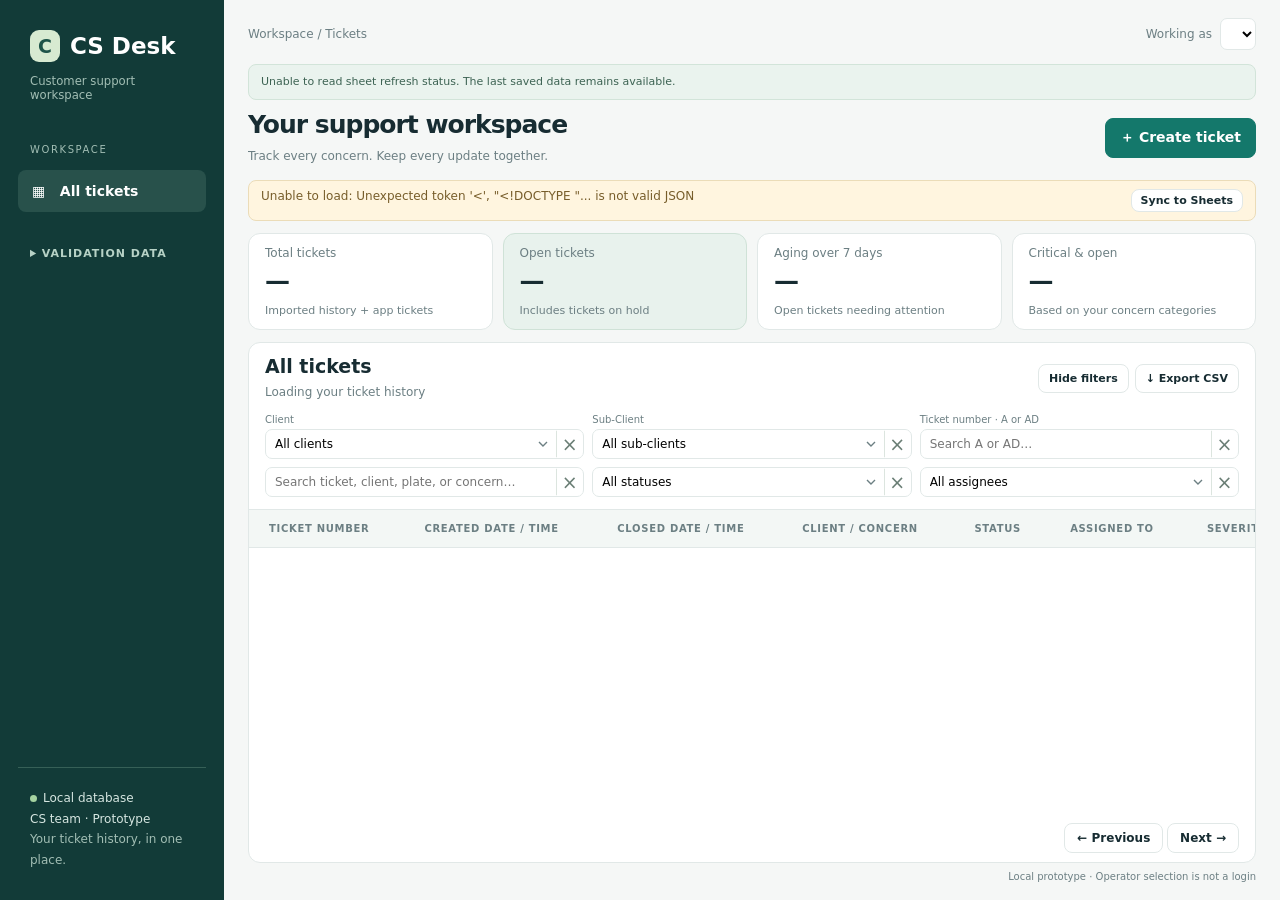
==== index.html @ 124b9f3c "Add PostgreSQL ticket app with verified staff sign-in and free Render deployment" ====
<!doctype html><html lang="en"><head><meta charset="utf-8"><meta name="viewport" content="width=device-width, initial-scale=1"><title>CS Desk · Ticket workspace</title>
<style>
:root{--ink:#172c32;--muted:#6c7f83;--line:#e1e8e7;--accent:#14786b;--pale:#edf5f2;--bg:#f5f7f6}*{box-sizing:border-box}body{margin:0;background:var(--bg);color:var(--ink);font:14px system-ui,-apple-system,Segoe UI,sans-serif}button,input,select,textarea{font:inherit}button,a,input,select,textarea{outline-offset:3px}button{cursor:pointer;border:1px solid var(--line);background:white;color:var(--ink);border-radius:8px;padding:10px 14px;font-weight:600}button:hover{background:#eef4f2}button:disabled{opacity:.5;cursor:default}.primary{background:var(--accent);color:white;border-color:var(--accent)}.primary:hover{background:#0c6156}.shell{display:grid;grid-template-columns:224px 1fr;min-height:100vh}.sidebar{padding:30px 18px;background:#123b38;color:#d6e6e1;display:flex;flex-direction:column;position:sticky;top:0;height:100vh}.brand{display:flex;align-items:center;gap:10px;font-size:23px;font-weight:750;color:white;padding:0 12px}.mark{background:#d7ead1;color:#1e5449;border-radius:9px;padding:5px 8px;font-size:19px}.sidebar small{display:block;margin:12px 12px 42px;color:#a2beb4}.navlabel{font-size:10px;letter-spacing:1.6px;margin:0 12px 12px;color:#a2beb4}.nav{border:0;background:none;color:#d6e6e1;text-align:left;margin:3px 0;padding:13px 14px;display:flex;gap:12px}.nav.active,.nav:hover{background:#28514b;color:white}.sidefoot{margin-top:auto;font-size:12px;line-height:1.7;border-top:1px solid #366057;padding:20px 12px 0}.dot{display:inline-block;width:7px;height:7px;background:#a5d3a1;border-radius:100%;margin-right:6px}main{padding:28px 40px;min-width:0;max-width:1800px}.topline{display:flex;justify-content:space-between;align-items:center;color:var(--muted);font-size:12px;margin-bottom:36px}.operator{display:flex;gap:8px;align-items:center}.operator select{max-width:190px;padding:7px;background:white;border:1px solid var(--line);border-radius:7px}.heading{display:flex;justify-content:space-between;gap:20px;align-items:center;margin-bottom:26px}h1{font-size:30px;letter-spacing:-1px;margin:0 0 8px;font-weight:700}p{color:var(--muted);line-height:1.6;margin:0}h2{font-size:19px;margin:0}.cards{display:grid;grid-template-columns:repeat(4,1fr);gap:16px;margin-bottom:26px}.card{border:1px solid var(--line);border-radius:12px;background:white;padding:20px}.card .label{font-size:12px;color:var(--muted)}.card strong{display:block;font-size:32px;letter-spacing:-1px;margin:12px 0 6px}.card small{color:var(--muted);font-size:11px}.card.emphasis{background:#e8f2ed;border-color:#cfe2d7}.panel{border:1px solid var(--line);border-radius:12px;background:white;overflow:hidden}.panelhead{padding:22px 24px 0;display:flex;justify-content:space-between;align-items:center}.panelhead p{font-size:12px;margin-top:6px}.filters{padding:20px 24px;display:flex;gap:10px}.filters input{flex:1;min-width:140px}.filters input,.filters select{padding:10px 12px;border:1px solid var(--line);border-radius:7px;background:#fff}.filters select{max-width:220px}.tablewrap{overflow:auto}table{border-collapse:collapse;width:100%;font-size:12px;white-space:nowrap}th{text-align:left;background:#f8faf9;color:var(--muted);font-size:10px;letter-spacing:.7px;text-transform:uppercase;padding:13px 20px;border-block:1px solid var(--line)}td{padding:15px 20px;border-bottom:1px solid #edf1ef;max-width:290px}td .secondary{display:block;color:var(--muted);font-size:11px;margin-top:5px;overflow:hidden;text-overflow:ellipsis;max-width:250px}td.client{white-space:normal;min-width:190px}.ticketlink{padding:0;border:0;background:none;color:var(--accent);font-size:12px}.pill{display:inline-block;padding:5px 8px;font-size:10px;border-radius:5px;background:#eef2f0;color:#526b60}.pill.open{background:#fff1d8;color:#8c6318}.pill.closed{background:#e7f2ed;color:#226c51}.pill.critical{background:#fce7e3;color:#a5473d}.aging{font-variant-numeric:tabular-nums}.aging.late{color:#b65c3e;font-weight:650}.pagination{padding:16px 24px;display:flex;align-items:center;justify-content:space-between;color:var(--muted);font-size:12px}.pagination button{font-size:12px;padding:7px 12px}.bottomnote{display:flex;justify-content:space-between;gap:20px;font-size:11px;color:var(--muted);margin-top:18px}.banner{background:#fff5df;border:1px solid #ebdcb8;padding:12px 16px;border-radius:8px;margin-bottom:22px;font-size:12px;color:#775d2a;display:flex;justify-content:space-between;gap:12px}.banner a{color:inherit}dialog{border:1px solid var(--line);border-radius:14px;padding:0;width:min(780px,94vw);max-height:92vh;color:var(--ink);box-shadow:0 25px 90px #173e3b33}dialog::backdrop{background:#102e3666;backdrop-filter:blur(2px)}.modalhead{padding:22px 28px;border-bottom:1px solid var(--line);display:flex;justify-content:space-between;align-items:center}.modalbody{padding:24px 28px}.modalhead button{border:0;padding:4px 8px;font-size:22px}.formgrid{display:grid;grid-template-columns:1fr 1fr;gap:18px}.full{grid-column:1/-1}label.field{display:flex;flex-direction:column;gap:7px;font-size:12px;font-weight:600}.field input,.field select,.field textarea{padding:11px;border:1px solid #cfdbd5;border-radius:7px;width:100%;background:white}.field textarea{resize:vertical;min-height:95px}.derived{padding:13px 15px;border-radius:8px;background:var(--pale);color:#42665a;font-size:12px;line-height:1.7}.actions{display:flex;justify-content:flex-end;gap:8px;margin-top:22px}.error{color:#b64231;font-size:12px;margin-top:12px}.detailgrid{display:grid;grid-template-columns:1fr 1fr;gap:18px;margin:20px 0}.detailgrid span{display:block;font-size:11px;color:var(--muted);margin-bottom:4px}.description{white-space:pre-wrap;line-height:1.6;background:#f6f8f7;padding:16px;border-radius:8px;font-size:13px}.timeline{margin-top:22px;border-top:1px solid var(--line);padding-top:20px}.event{border-left:2px solid #dae8df;padding:0 0 18px 15px;margin-top:10px}.event small{color:var(--muted);font-size:11px}.event div{margin-top:6px;white-space:pre-wrap;font-size:13px}.toast{position:fixed;bottom:25px;right:25px;background:#183f38;color:white;padding:14px 22px;border-radius:9px;z-index:20;display:none;max-width:420px}.empty{text-align:center;padding:45px;color:var(--muted)}@media(max-width:1050px){.shell{grid-template-columns:180px 1fr}main{padding:24px}.cards{gap:10px}.filters{flex-wrap:wrap}.sidebar{padding:25px 12px}}@media(max-width:700px){.shell{display:block}.sidebar{height:auto;position:static;padding:16px;display:flex;flex-direction:row;gap:8px;align-items:center;flex-wrap:wrap}.sidebar small,.navlabel,.sidefoot{display:none}.brand{font-size:18px;margin-right:auto}.nav{font-size:11px;padding:8px}.cards{grid-template-columns:1fr 1fr}main{padding:20px 14px}.topline{margin-bottom:24px}.heading{align-items:flex-start}h1{font-size:26px}.bottomnote{display:block}.formgrid{grid-template-columns:1fr}.full{grid-column:auto}.operator select{max-width:120px}}
</style><link rel="stylesheet" href="/validation.css"></head><body>
<div class="shell"><aside class="sidebar"><div class="brand"><span class="mark">C</span>CS Desk</div><small>Customer support workspace</small><div class="navlabel">WORKSPACE</div><button class="nav active" data-view="all">▦ &nbsp; All tickets</button><details class="validation-menu"><summary>VALIDATION DATA</summary><div class="validation-links"><button class="nav validationnav" data-tab="cs">CS Data Validation</button><button class="nav validationnav" data-tab="concerns">Concern Category VALIDATION</button></div></details><div class="sidefoot"><span class="dot"></span>Local database<br>CS team · Prototype<br><span style="color:#a2beb4">Your ticket history, in one place.</span></div></aside>
<main><div class="topline"><span id="breadcrumb">Workspace / Tickets</span><div class="operator"><label for="actor">Working as</label><select id="actor" aria-label="CS operator"></select></div></div>
<div class="lookup-hint" id="incoming-status" role="status">Checking Google Sheets refresh status…</div><button id="review-conflicts" hidden style="margin-bottom:18px">Review sheet conflicts</button><div id="ticket-workspace"><div class="heading"><div><h1>Your support workspace</h1><p>Track every concern. Keep every update together.</p></div><button class="primary" id="new">＋ Create ticket</button></div>
<div class="banner"><span id="syncstatus">Loading database…</span><button id="sync" style="font-size:11px;padding:4px 9px">Sync to Sheets</button></div>
<section class="cards" aria-label="Ticket overview"><div class="card"><div class="label">Total tickets</div><strong id="total">—</strong><small>Imported history + app tickets</small></div><div class="card emphasis"><div class="label">Open tickets</div><strong id="open">—</strong><small>Includes tickets on hold</small></div><div class="card"><div class="label">Aging over 7 days</div><strong id="aged">—</strong><small>Open tickets needing attention</small></div><div class="card"><div class="label">Critical & open</div><strong id="critical">—</strong><small>Based on your concern categories</small></div></section>
<section class="panel"><div class="panelhead"><div><h2 id="viewtitle">All tickets</h2><p id="resultcount">Loading your ticket history</p></div><div class="table-actions"><button id="toggle-ticket-filters" aria-expanded="true" aria-controls="ticket-filters">Hide filters</button><button id="export">↓ Export CSV</button></div></div><div class="filters filterbar" id="ticket-filters"><label>Client<select id="ticket-client" aria-label="Filter tickets by Client"><option value="">All clients</option></select></label><label>Sub-Client<select id="ticket-subclient" aria-label="Filter tickets by Sub-Client"><option value="">All sub-clients</option></select></label><label>Ticket number · A or AD<input id="ticket-number" aria-label="Ticket number A or AD" placeholder="Search A or AD…"></label><input id="search" placeholder="Search ticket, client, plate, or concern…" aria-label="Search tickets"><select id="status" aria-label="Filter by status"><option value="">All statuses</option></select><select id="owner" aria-label="Filter by assignee"><option value="">All assignees</option></select></div><div class="tablewrap" id="ticket-tablewrap" tabindex="0" role="region" aria-label="Scrollable tickets table"><table><thead><tr><th>Ticket number</th><th>Created date / time</th><th>Closed date / time</th><th>Client / Concern</th><th>Status</th><th>Assigned to</th><th>Severity</th><th>Age</th></tr></thead><tbody id="rows"></tbody></table></div><div class="pagination"><span id="pageinfo"></span><div><button id="prev">← Previous</button> <button id="next">Next →</button></div></div></section><div class="bottomnote"><span id="importinfo"></span><span>Local prototype · Operator selection is not a login</span></div></div><section id="validation-workspace" hidden>
<div class="heading"><div><h1 id="validation-title">CS Data Validation</h1><p id="validation-subtitle"></p></div><button class="primary" id="lookup-add">+ Add record</button></div>
<details class="validation-notes"><summary>Lookup rules and data-quality notes</summary><div class="lookup-hint" id="lookup-help"></div><div class="lookup-hint lookup-warning" id="lookup-warning" hidden></div></details>
<div class="lookup-tabs" id="lookup-tabs"><button data-kind="clients" class="active">Clients</button><button data-kind="categories">Concern mappings</button><button data-kind="staff">Assignees & departments</button><button data-kind="statuses">Statuses</button></div>
<section class="panel"><div class="panelhead"><div><h2 id="lookup-listtitle"></h2><p id="lookup-count"></p></div><button id="toggle-lookup-filters" aria-expanded="true" aria-controls="lookup-filters">Hide filters</button></div><div class="filters lookup-tools filterbar" id="lookup-filters"><label class="client-only-filter">Client<select id="lookup-client" aria-label="Filter Clients table by Client"><option value="">All clients</option></select></label><label class="client-only-filter">Sub-Client<select id="lookup-subclient" aria-label="Filter Clients table by Sub-Client"><option value="">All sub-clients</option></select></label><label class="client-only-filter">Ticket number · A or AD<input id="lookup-ticket" aria-label="Filter Clients table by ticket A or AD" placeholder="Find client by ticket…"></label><input id="lookup-search" placeholder="Search validation records…" aria-label="Search validation records"><select id="lookup-select" aria-label="Other validation lists"><option value="">Other lists…</option><option value="sources">Ticket sources</option><option value="directions">Inbound / Outbound</option><option value="severities">Severity options</option><option value="clientCategories">Client categories</option><option value="sla">SLA labels</option><option value="alerts">Alert levels</option><option value="actions">Follow-up actions</option><option value="designations">Designations</option></select></div><div class="tablewrap" id="lookup-tablewrap" tabindex="0" role="region" aria-label="Scrollable Clients table"><table class="lookup-table"><thead id="lookup-head"></thead><tbody id="lookup-rows"></tbody></table></div><div class="pagination" id="lookup-pages"><span id="lookup-pageinfo"></span><div><button id="lookup-prev">← Previous</button> <button id="lookup-next">Next →</button></div></div></section>
<div class="lookup-grid" id="lookup-groups" style="margin-top:18px" hidden></div><p class="lookup-legend">Imported from your workbook · Editable app database · Original Google Sheets validation tabs are unchanged</p>
</section></main></div>
<dialog id="create"><div class="modalhead"><div><h2>Create a ticket</h2><p style="font-size:12px;margin-top:5px">Client and concern details fill automatically.</p></div><button type="button" data-close="create" aria-label="Close">×</button></div><form id="createform" class="modalbody"><div class="formgrid"><label class="field full">Client<input name="client" list="clients" placeholder="Start typing a client name" required autocomplete="off"></label><datalist id="clients"></datalist><label class="field full">Concern group · optional filter<select name="group"><option value="">All concern groups</option></select></label><label class="field full">Detailed concern<select name="category" required></select></label><div class="derived full" id="autofill">Select a client and concern to see their linked details.</div><details class="auto-details" open><summary>Filled automatically from validation data</summary><div class="auto-fields"><label>D · Sub-Client<input id="auto-subClient" readonly aria-label="D · Sub-Client" placeholder="Filled automatically"></label><label>E · Client Category<input id="auto-clientCategory" readonly aria-label="E · Client Category" placeholder="Filled automatically"></label><label>Z · Client Code<input id="auto-clientCode" readonly aria-label="Z · Client Code" placeholder="Filled automatically"></label><label>J · Concern Category<input id="auto-concern" readonly aria-label="J · Concern Category" placeholder="Filled automatically"></label><label>V · Severity<input id="auto-severity" readonly aria-label="V · Severity" placeholder="Filled automatically"></label><label>X · General Concerns<input id="auto-general" readonly aria-label="X · General Concerns" placeholder="Filled automatically"></label><label>Y · Detailed Concern<input id="auto-detailedConcern" readonly aria-label="Y · Detailed Concern" placeholder="Filled automatically"></label><label>R · Concern Department<input id="auto-department" readonly aria-label="R · Concern Department" placeholder="Filled automatically"></label><label>AK · Mother/Hauler from Masterlist<input id="auto-masterParent" readonly aria-label="AK · Mother/Hauler from Masterlist" placeholder="Filled automatically"></label><label>AM · Key Account<input id="auto-keyAccount" readonly aria-label="AM · Key Account" placeholder="Filled automatically"></label></div></details><label class="field">Ticket source<select name="source" required></select></label><label class="field">Direction<select name="direction" required></select></label><label class="field">Assign to<select name="assigned" required></select></label><label class="field">Plate number <span style="font-weight:400">Optional</span><input name="plate" maxlength="100"></label><label class="field full">Concern details<textarea name="details" placeholder="Describe the concern and what the client needs…" maxlength="10000" required></textarea></label><label class="field full">Parent ticket ID · optional<input name="parentTicket" placeholder="Link an existing ticket"></label></div><div class="error" id="createerror" role="alert"></div><div class="actions"><button type="button" data-close="create">Cancel</button><button class="primary" type="submit">Create ticket</button></div></form></dialog>
<dialog id="detail"><div class="modalhead"><div><h2 id="detailid"></h2><p id="detailclient" style="font-size:12px;margin-top:5px"></p></div><button data-close="detail" aria-label="Close">×</button></div><div class="modalbody" id="detailbody"></div></dialog><div class="toast" id="toast" role="status"></div>
<dialog id="conflict-dialog"><div class="modalhead"><h2>Google Sheets conflicts</h2><button data-close="conflict-dialog" aria-label="Close conflicts">×</button></div><div class="modalbody"><p class="lookup-formnote">Both the sheet and app changed these fields. Choose the value to keep in the app. This does not overwrite the original Google Sheet.</p><div id="conflict-list"></div><div id="conflict-error" class="error"></div></div></dialog><dialog id="lookup-editor"><div class="modalhead"><h2 id="lookup-edit-title"></h2><button data-close="lookup-editor" aria-label="Close validation editor">×</button></div><form id="lookup-edit-form" class="modalbody"><p id="lookup-edit-note" class="lookup-formnote"></p><div class="formgrid" id="lookup-fields"></div><div class="error" id="lookup-edit-error" role="alert"></div><div class="actions"><button type="button" data-close="lookup-editor">Cancel</button><button id="lookup-save" class="primary" type="submit">Save validation</button></div><div class="lookup-history" id="lookup-history"></div></form></dialog><script>
const $=id=>document.getElementById(id);let config,view='all',page=1,current,count=0,request=0,timer,syncing=false;
const esc=s=>String(s??'').replace(/[&<>"']/g,c=>({'&':'&amp;','<':'&lt;','>':'&gt;','"':'&quot;',"'":'&#39;'}[c]));
const options=(values,placeholder)=>`${placeholder?`<option value="">${esc(placeholder)}</option>`:''}`+values.map(v=>`<option value="${esc(v)}">${esc(v)}</option>`).join('');
const staff=()=>[...new Set(config.staff.map(s=>s.name))];
async function api(path,body){const res=await fetch(path,body?{method:'POST',headers:{'Content-Type':'application/json','X-CS-Token':config.token},body:JSON.stringify(body)}:{});const result=await res.json();if(res.status===401){location.replace('/');throw Error('Please sign in again.');}if(!res.ok)throw Error(result.error||'Request failed');return result;}
function toast(text){$('toast').textContent=text;$('toast').style.display='block';setTimeout(()=>$('toast').style.display='none',4500);}
async function refresh(){const sequence=++request;const q=new URLSearchParams({q:$('search').value,status:$('status').value,owner:$('owner').value,client:$('ticket-client').value,subclient:$('ticket-subclient').value,ticket:$('ticket-number').value,view,page});try{const data=await api('/api/tickets?'+q);if(sequence!==request)return;count=data.count;fillFilterOptions('ticket-client',data.filterOptions.clients,'All clients');fillFilterOptions('ticket-subclient',data.filterOptions.subclients,'All sub-clients');for(const k of ['total','open','aged','critical'])$(k).textContent=data.stats[k].toLocaleString();$('resultcount').textContent=`${count.toLocaleString()} tickets in this view`;$('syncstatus').textContent=config.syncConfigured?`${data.stats.queued.toLocaleString()} records awaiting Google Sheets sync. Database saves are immediate.`:'Saved in the local database · Google Sheets sync needs setup';$('sync').disabled=!config.syncConfigured||syncing;$('pageinfo').textContent=count?`${(page-1)*40+1}–${Math.min(page*40,count)} of ${count.toLocaleString()}`:'No matching tickets';$('prev').disabled=page===1;$('next').disabled=page*40>=count;$('rows').innerHTML=data.tickets.map(t=>`<tr><td><button class="ticketlink" data-id="${esc(t.id)}">${esc(t.id)}</button></td><td class="timestamp-cell">${ticketTimestamp(t.opened,t.openTime)}</td><td class="timestamp-cell">${ticketTimestamp(t.closed,t.closeTime)}</td><td class="client">${esc(t.client)}<span class="secondary" title="${esc(t.category)}">${esc(t.category)}</span></td><td><span class="pill ${t.ticketStatus==='Closed'?'closed':'open'}">${esc(t.status||'Unspecified')}</span></td><td>${esc(t.assigned||'Unassigned')}<span class="secondary">${esc(t.department)}</span></td><td><span class="pill ${t.severity==='Critical'?'critical':''}">${esc(t.severity||'—')}</span></td><td class="aging ${t.ticketStatus!=='Closed'&&t.aging>7?'late':''}">${t.aging===null?'—':esc(t.aging)+'d'}</td></tr>`).join('')||'<tr><td class="empty" colspan="8">No matching tickets. Try a different search or filter.</td></tr>';}catch(e){toast(e.message);}}
function fillAuto(){const f=$('createform'),client=lookupFind(config.clients,f.elements.client.value),cat=lookupFind(config.categories,f.elements.category.value),person=lookupFind(config.staff,f.elements.assigned.value);const values={subClient:client?.parent,clientCategory:client?.category,clientCode:client?.code,keyAccount:client?.keyAccount,masterParent:client?.masterParent,concern:cat?.concern,severity:cat?.severity,general:cat?.general,detailedConcern:cat?.detail,department:person?.department};for(const [key,value] of Object.entries(values))$('auto-'+key).value=value||'';$('autofill').textContent=client?'Client matched. D, E and Z are filled from CS Data Validation.':'Choose an existing client to fill D, E and Z automatically.';const duplicate=config.clients.filter(c=>lookupNorm(c.name)===lookupNorm(f.elements.client.value)).length;if(duplicate>1)$('autofill').textContent+=' Multiple source rows use this name; the first matching row is used.';}
async function openTicket(id){try{current=await api('/api/ticket?'+new URLSearchParams({id}));const t=current;$('detailid').textContent=t.id;$('detailclient').textContent=t.client+' · '+(t.clientCategory||'');$('detailbody').innerHTML=`<div class="derived">${t.synced?'Synced to Google Sheets':'Saved locally · awaiting Google Sheets sync'} · Version ${t.version}</div><div class="detailgrid">${[['Sub-Client (D)',t.subClient],['Client Category (E)',t.clientCategory],['Client Code (Z)',t.clientCode],['Concern Category (J)',t.concern],['General Concerns (X)',t.general],['Detailed Concern (Y)',t.detailedConcern],['Concern Department (R)',t.department],['Key Account (AM)',t.keyAccount],['Detailed concern',t.category],['Severity',t.severity],['Opened',t.opened+' '+t.openTime],['Closed',t.closed?(t.closed+' '+(t.closeTime||'(time not recorded)')):'Still open'],['Source',t.source],['Plate number',t.plate||'—'],['CS owner',t.cs],['Age',t.aging===null?'Unknown':t.aging+' days']].map(([k,v])=>`<div><span>${esc(k)}</span>${esc(v)}</div>`).join('')}</div><div class="description">${esc(t.details||'No details recorded.')}</div><form id="updateform" style="margin-top:22px"><div class="formgrid"><label class="field">Status<select name="status">${options(config.statuses)}</select></label><label class="field">Assigned to<select name="assigned">${options([...new Set([...staff(),t.assigned].filter(Boolean))])}</select></label><label class="field full">Add an update<textarea name="note" maxlength="10000" placeholder="Record progress, actions taken, or the resolution…"></textarea></label></div><div class="error" id="updateerror" role="alert"></div><div class="actions"><button class="primary" type="submit">Save update</button></div></form><div class="timeline"><h2>Activity</h2>${t.events.map(e=>`<div class="event"><small>${esc(e.actor)} · ${esc(new Date(e.at).toLocaleString())} · ${esc(e.kind)}</small><div>${esc(e.body)}</div></div>`).join('')}${t.latestNotes&&!t.events.some(e=>e.kind==='note'||e.kind==='imported note')?`<div class="event"><small>Latest note imported from Google Sheets</small><div>${esc(t.latestNotes)}</div></div>`:''}<div class="event"><small>Imported ticket context</small><div>${t.sourceRow?'Original sheet row '+esc(t.sourceRow):'Created in this app'}. Earlier note history is unavailable from the original latest-note field.</div></div></div>`;const form=$('updateform');form.elements.status.value=t.status;form.elements.assigned.value=t.assigned;form.onsubmit=async e=>{e.preventDefault();const button=form.querySelector('button');button.disabled=true;try{await api('/api/ticket',{...Object.fromEntries(new FormData(form)),id:t.id,version:t.version,actor:$('actor').value});toast('Update saved to database');await openTicket(t.id);refresh();}catch(error){$('updateerror').textContent=error.message;}finally{button.disabled=false;}};if(!$('detail').open)$('detail').showModal();}catch(e){toast(e.message);}}
document.addEventListener('click',e=>{const close=e.target.closest('[data-close]');if(close)$(close.dataset.close).close();const ticket=e.target.closest('[data-id]');if(ticket)openTicket(ticket.dataset.id);const nav=e.target.closest('[data-view]');if(nav){showWorkspace('tickets');view=nav.dataset.view;page=1;document.querySelectorAll('.nav').forEach(n=>n.classList.toggle('active',n===nav));$('viewtitle').textContent={all:'All tickets',open:'Open tickets',aged:'Aging over 7 days'}[view];refresh();}});
$('new').onclick=()=>{$('createform').reset();$('createerror').textContent='';fillAuto();$('create').showModal();};$('createform').addEventListener('input',fillAuto);$('createform').addEventListener('change',fillAuto);
$('createform').onsubmit=async e=>{e.preventDefault();const button=e.target.querySelector('[type=submit]');button.disabled=true;try{const t=await api('/api/ticket',{...Object.fromEntries(new FormData(e.target)),actor:$('actor').value});$('create').close();toast('Ticket created and saved to database');page=1;await refresh();openTicket(t.id);}catch(error){$('createerror').textContent=error.message;}finally{button.disabled=false;}};
$('search').oninput=()=>{clearTimeout(timer);timer=setTimeout(()=>{page=1;refresh();},250);};for(const id of ['status','owner'])$(id).onchange=()=>{page=1;refresh();};$('prev').onclick=()=>{page--;refresh();};$('next').onclick=()=>{page++;refresh();};$('actor').onchange=()=>localStorage.setItem('cs-operator',$('actor').value);
$('export').onclick=async()=>{try{const res=await fetch('/api/export');if(!res.ok)throw Error('Export failed');const url=URL.createObjectURL(await res.blob());const a=document.createElement('a');a.href=url;a.download='cs-tickets.csv';a.click();setTimeout(()=>URL.revokeObjectURL(url),1000);}catch(e){toast(e.message);}};
$('sync').onclick=async()=>{syncing=true;$('sync').disabled=true;let total=0;try{let r;do{r=await api('/api/sync',{});total+=r.sent;$('syncstatus').textContent=`Synced ${total.toLocaleString()} records; ${r.remaining.toLocaleString()} remaining…`;}while(r.remaining>0);toast('Google Sheets is up to date');}catch(e){toast(e.message);}finally{syncing=false;refresh();}};
(async()=>{try{config=await api('/api/config');$('actor').innerHTML=options(config.currentUser?[config.currentUser]:staff(),'Choose operator');const saved=config.currentUser||localStorage.getItem('cs-operator');if(config.currentUser||staff().includes(saved))$('actor').value=saved;if(config.currentUser){$('actor').disabled=true;const b=document.createElement('button');b.id='staff-logout';b.textContent='Sign out';b.onclick=async()=>{await fetch('/auth/logout',{method:'POST'});location.replace('/');};$('actor').parentElement.appendChild(b);}$('status').innerHTML=options(config.statuses,'All statuses');$('owner').innerHTML=options(staff(),'All assignees');$('clients').innerHTML=options([...new Set(config.clients.map(c=>c.name))]);const form=$('createform');for(const [key,values] of Object.entries({category:config.categories.map(c=>c.name),source:config.sources,direction:config.directions,assigned:staff()}))form.elements[key].innerHTML=options([...new Set(values)],'Select…');$('importinfo').textContent=`${config.importedCount.toLocaleString()} tickets imported · ${new Date(config.importedAt).toLocaleString()}`;await refresh();}catch(e){$('syncstatus').textContent='Unable to load: '+e.message;}})();
</script><script src="/validation-ui.js"></script></body></html>
---- validation.css ----
[hidden]{display:none!important}.validationnav{font-size:12px;line-height:1.5;white-space:normal}.validation-divider{margin:24px 12px 8px;font-size:10px;letter-spacing:1.3px;color:#9bbdb2}.lookup-tabs{display:flex;gap:8px;flex-wrap:wrap;margin-bottom:20px}.lookup-tabs button.active{background:var(--accent);color:white;border-color:var(--accent)}.lookup-table td{white-space:normal;min-width:110px;max-width:250px;line-height:1.5}.lookup-table td:first-child{min-width:210px;font-weight:600}.lookup-table td:last-child{min-width:85px}.lookup-table .rowhint{display:block;font-weight:400;font-size:10px;color:var(--muted);margin-top:5px}.lookup-grid{display:grid;grid-template-columns:repeat(auto-fit,minmax(260px,1fr));gap:16px}.lookup-group{background:white;border:1px solid var(--line);border-radius:12px;padding:20px}.lookup-group h3{margin:0 0 8px;font-size:16px}.lookup-group p{font-size:12px}.lookup-group ul{padding-left:17px;color:#526966;font-size:12px;line-height:1.9;min-height:105px}.lookup-group button{width:100%;margin-top:10px}.lookup-hint{font-size:12px;line-height:1.6;background:#eaf3ee;border:1px solid #d2e4d9;border-radius:8px;padding:14px 16px;margin-bottom:20px;color:#3d6353}.lookup-warning{background:#fff5df;color:#7c5c26;border-color:#ecdeb9}.lookup-formnote{font-size:12px;color:var(--muted);line-height:1.6;margin-bottom:20px}.auto-fields{display:grid;grid-template-columns:1fr 1fr;gap:12px;padding-top:12px}.auto-fields label{font-size:11px;font-weight:500;color:#4a6b5f;display:flex;flex-direction:column;gap:6px}.auto-fields input{width:100%;min-width:0;border:1px solid #ccded4;border-radius:6px;padding:8px;background:#f4faf6;color:#214f41;font-size:12px}.auto-fields input:read-only{cursor:default}.auto-details{grid-column:1/-1;background:#eaf4ed;border-radius:8px;padding:14px}.auto-details summary{cursor:pointer;font-size:12px;font-weight:650;color:#28594a}.lookup-legend{font-size:11px;color:var(--muted);margin-top:14px}.lookup-error{color:#a84131}.lookup-history{margin-top:20px;font-size:12px;border-top:1px solid var(--line);padding-top:14px}.lookup-history summary{cursor:pointer;font-weight:600}.lookup-history pre{white-space:pre-wrap;max-height:140px;overflow:auto;font-size:11px}.lookup-edititems{min-height:220px!important}.lookup-tools{display:flex;gap:10px;align-items:center}.lookup-tools select{padding:9px;border:1px solid var(--line);border-radius:7px;max-width:200px}@media(max-width:700px){.validation-divider{display:none}.auto-fields{grid-template-columns:1fr}.lookup-tools{flex-wrap:wrap}.lookup-tabs{gap:5px}.lookup-tabs button{font-size:11px}}
/* The workspace stays fixed; records scroll inside their table. */
html,body{height:100%;overflow:hidden}.shell{height:100dvh;min-height:0}.sidebar{height:100%;min-height:0;position:static;overflow:auto}main{height:100%;min-height:0;display:flex;flex-direction:column;overflow:hidden;padding:18px 24px}.topline{flex:none;margin-bottom:14px}#incoming-status{flex:none;padding:8px 12px;margin-bottom:10px;font-size:11px}#ticket-workspace,#validation-workspace{display:flex;flex:1;min-height:0;flex-direction:column;overflow:hidden}.heading{flex:none;margin-bottom:14px}.heading h1{font-size:25px}.heading p{font-size:12px}.cards{flex:none;margin-bottom:12px;gap:10px}.card{padding:12px 16px}.card strong{font-size:25px;margin:6px 0}.banner{flex:none;margin-bottom:12px;padding:8px 12px}.panel{display:flex;flex-direction:column;flex:1;min-height:0}.panelhead{flex:none;padding:12px 16px 0;gap:10px}.table-actions{display:flex;gap:6px;flex-wrap:wrap}.table-actions button,#toggle-lookup-filters{font-size:11px;padding:7px 10px}.filterbar{flex:none;display:grid;grid-template-columns:repeat(3,minmax(0,1fr));gap:8px;padding:12px 16px}.filterbar label{display:flex;flex-direction:column;gap:4px;min-width:0;font-size:10px;color:var(--muted)}.filterbar input,.filterbar select{width:100%;min-width:0;max-width:none;padding:7px 9px;font-size:12px}.filterbar>input,.filterbar>select,.filterbar>button{align-self:end;height:34px}.tablewrap{flex:1;min-height:0;overflow:auto;overscroll-behavior:contain;scrollbar-gutter:stable}.tablewrap thead th{position:sticky;top:0;z-index:1;background:#f3f7f5}.pagination{flex:none;padding:9px 16px}.bottomnote,.lookup-legend{flex:none;font-size:10px;margin-top:8px}.lookup-tabs{flex:none;margin-bottom:10px;gap:6px}.lookup-tabs button{padding:7px 10px;font-size:11px}#lookup-help,#lookup-warning{flex:none;padding:7px 10px;font-size:11px;margin-bottom:9px}.lookup-grid{flex:1;min-height:0;overflow:auto;align-content:start}main[data-workspace="concerns"] #validation-workspace>.panel{flex:none}main[data-workspace="concerns"] #lookup-filters{grid-template-columns:1fr auto}.lookup-table td{padding:11px 16px}#ticket-tablewrap table{min-width:850px}#lookup-tablewrap table{min-width:790px}
@media(max-height:800px){.topline{margin-bottom:8px}.heading{margin-bottom:8px}.heading h1{font-size:21px;margin-bottom:3px}.cards .card small{display:none}.card{padding:8px 12px}.card strong{font-size:23px;margin:3px 0}.sidebar{padding-top:20px}.sidebar small{margin-bottom:20px}.bottomnote,.lookup-legend{display:none}.lookup-hint{line-height:1.4}main{padding:12px 18px}}
@media(max-width:700px){.shell{display:flex;flex-direction:column}.sidebar{height:auto;flex:none;overflow:visible;padding:8px;gap:3px}.sidebar .brand{font-size:15px}.sidebar .nav{font-size:10px;padding:6px;max-width:145px}.sidebar .sidefoot{display:none}main{flex:1;height:auto;padding:10px}.cards{grid-template-columns:repeat(4,minmax(0,1fr));gap:5px}.card{padding:6px}.card .label{font-size:10px}.card strong{font-size:21px}.filterbar{grid-template-columns:repeat(3,minmax(0,1fr));padding:8px;gap:5px}.panelhead{padding:8px 10px 0}.lookup-tabs{gap:3px}#lookup-help{display:none}}
.validation-notes{flex:none;margin-bottom:8px;font-size:11px;color:var(--muted)}.validation-notes summary{cursor:pointer;padding:4px 0}.validation-notes[open]{max-height:125px;overflow:auto}.validation-notes .lookup-hint{margin:4px 0}@media(max-height:700px){.heading p{display:none}.topline{margin-bottom:6px}#incoming-status{padding:5px 9px;margin-bottom:7px}.panelhead h2{font-size:17px}.panelhead p{margin-top:3px;font-size:11px}.lookup-tabs{margin-bottom:7px}}
.validation-menu{margin:20px 0 0;color:#b7d2c6;font-size:11px}.validation-menu summary{cursor:pointer;padding:12px;letter-spacing:1px;font-weight:650}.validation-links{padding-left:8px}.validation-links .nav{width:100%}.filter-control{position:relative;min-width:0;display:flex;align-items:center}.filterbar>.filter-control{align-self:end}.filter-control input,.filter-control select{padding-right:56px!important;min-width:0;width:100%}.filter-control select{background-position:right 32px center}.filter-clear{position:absolute;right:2px;top:50%;transform:translateY(-50%);width:26px;height:27px;padding:0!important;border:0!important;border-left:1px solid #dce5df!important;border-radius:0 5px 5px 0!important;background:white;color:#6a7e75;font-size:19px;line-height:24px;font-weight:400}.filter-clear:hover{background:#e6f1eb;color:#164f3d}.filter-control select{appearance:none;background-image:url("data:image/svg+xml,%3Csvg xmlns='http://www.w3.org/2000/svg' width='12' height='8'%3E%3Cpath d='m2 2 4 4 4-4' fill='none' stroke='%236c7f83' stroke-width='1.4'/%3E%3C/svg%3E");background-repeat:no-repeat;background-position:right 34px center}.timestamp-cell{font-variant-numeric:tabular-nums;min-width:140px}#ticket-tablewrap table{min-width:1120px}@media(max-width:700px){.validation-menu{margin:0}.validation-menu summary{padding:6px;font-size:10px}.validation-menu[open] .validation-links{position:absolute;background:#123b38;padding:8px;z-index:5;box-shadow:0 5px 15px #0003}}
.filter-control:has(>select[hidden]){display:none!important}
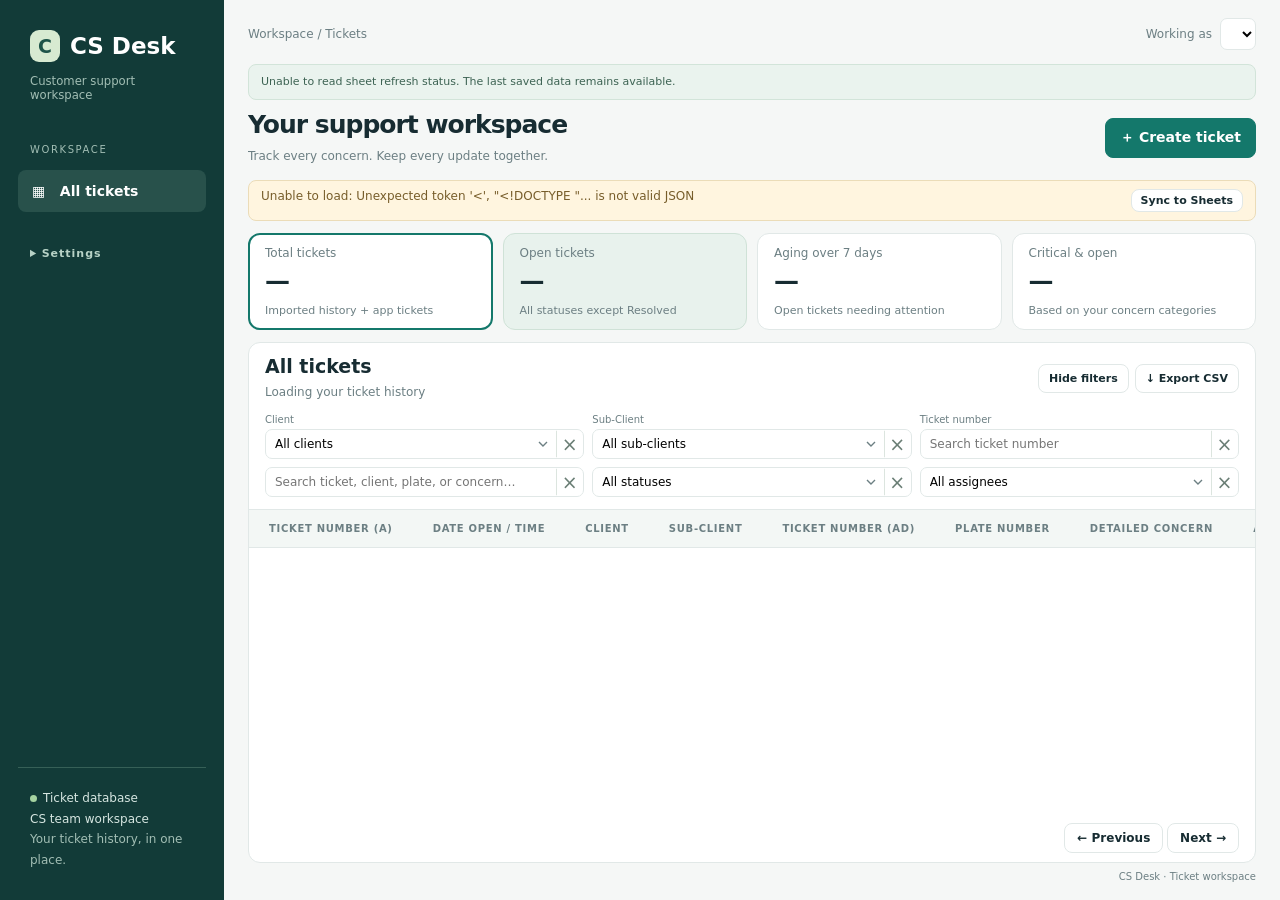
==== commit 48c89dca: "Show requested ticket columns, full row details and clickable summary filters" ====
--- a/index.html
+++ b/index.html
@@ -1,17 +1,17 @@
 <!doctype html><html lang="en"><head><meta charset="utf-8"><meta name="viewport" content="width=device-width, initial-scale=1"><title>CS Desk · Ticket workspace</title>
 <style>
 :root{--ink:#172c32;--muted:#6c7f83;--line:#e1e8e7;--accent:#14786b;--pale:#edf5f2;--bg:#f5f7f6}*{box-sizing:border-box}body{margin:0;background:var(--bg);color:var(--ink);font:14px system-ui,-apple-system,Segoe UI,sans-serif}button,input,select,textarea{font:inherit}button,a,input,select,textarea{outline-offset:3px}button{cursor:pointer;border:1px solid var(--line);background:white;color:var(--ink);border-radius:8px;padding:10px 14px;font-weight:600}button:hover{background:#eef4f2}button:disabled{opacity:.5;cursor:default}.primary{background:var(--accent);color:white;border-color:var(--accent)}.primary:hover{background:#0c6156}.shell{display:grid;grid-template-columns:224px 1fr;min-height:100vh}.sidebar{padding:30px 18px;background:#123b38;color:#d6e6e1;display:flex;flex-direction:column;position:sticky;top:0;height:100vh}.brand{display:flex;align-items:center;gap:10px;font-size:23px;font-weight:750;color:white;padding:0 12px}.mark{background:#d7ead1;color:#1e5449;border-radius:9px;padding:5px 8px;font-size:19px}.sidebar small{display:block;margin:12px 12px 42px;color:#a2beb4}.navlabel{font-size:10px;letter-spacing:1.6px;margin:0 12px 12px;color:#a2beb4}.nav{border:0;background:none;color:#d6e6e1;text-align:left;margin:3px 0;padding:13px 14px;display:flex;gap:12px}.nav.active,.nav:hover{background:#28514b;color:white}.sidefoot{margin-top:auto;font-size:12px;line-height:1.7;border-top:1px solid #366057;padding:20px 12px 0}.dot{display:inline-block;width:7px;height:7px;background:#a5d3a1;border-radius:100%;margin-right:6px}main{padding:28px 40px;min-width:0;max-width:1800px}.topline{display:flex;justify-content:space-between;align-items:center;color:var(--muted);font-size:12px;margin-bottom:36px}.operator{display:flex;gap:8px;align-items:center}.operator select{max-width:190px;padding:7px;background:white;border:1px solid var(--line);border-radius:7px}.heading{display:flex;justify-content:space-between;gap:20px;align-items:center;margin-bottom:26px}h1{font-size:30px;letter-spacing:-1px;margin:0 0 8px;font-weight:700}p{color:var(--muted);line-height:1.6;margin:0}h2{font-size:19px;margin:0}.cards{display:grid;grid-template-columns:repeat(4,1fr);gap:16px;margin-bottom:26px}.card{border:1px solid var(--line);border-radius:12px;background:white;padding:20px}.card .label{font-size:12px;color:var(--muted)}.card strong{display:block;font-size:32px;letter-spacing:-1px;margin:12px 0 6px}.card small{color:var(--muted);font-size:11px}.card.emphasis{background:#e8f2ed;border-color:#cfe2d7}.panel{border:1px solid var(--line);border-radius:12px;background:white;overflow:hidden}.panelhead{padding:22px 24px 0;display:flex;justify-content:space-between;align-items:center}.panelhead p{font-size:12px;margin-top:6px}.filters{padding:20px 24px;display:flex;gap:10px}.filters input{flex:1;min-width:140px}.filters input,.filters select{padding:10px 12px;border:1px solid var(--line);border-radius:7px;background:#fff}.filters select{max-width:220px}.tablewrap{overflow:auto}table{border-collapse:collapse;width:100%;font-size:12px;white-space:nowrap}th{text-align:left;background:#f8faf9;color:var(--muted);font-size:10px;letter-spacing:.7px;text-transform:uppercase;padding:13px 20px;border-block:1px solid var(--line)}td{padding:15px 20px;border-bottom:1px solid #edf1ef;max-width:290px}td .secondary{display:block;color:var(--muted);font-size:11px;margin-top:5px;overflow:hidden;text-overflow:ellipsis;max-width:250px}td.client{white-space:normal;min-width:190px}.ticketlink{padding:0;border:0;background:none;color:var(--accent);font-size:12px}.pill{display:inline-block;padding:5px 8px;font-size:10px;border-radius:5px;background:#eef2f0;color:#526b60}.pill.open{background:#fff1d8;color:#8c6318}.pill.closed{background:#e7f2ed;color:#226c51}.pill.critical{background:#fce7e3;color:#a5473d}.aging{font-variant-numeric:tabular-nums}.aging.late{color:#b65c3e;font-weight:650}.pagination{padding:16px 24px;display:flex;align-items:center;justify-content:space-between;color:var(--muted);font-size:12px}.pagination button{font-size:12px;padding:7px 12px}.bottomnote{display:flex;justify-content:space-between;gap:20px;font-size:11px;color:var(--muted);margin-top:18px}.banner{background:#fff5df;border:1px solid #ebdcb8;padding:12px 16px;border-radius:8px;margin-bottom:22px;font-size:12px;color:#775d2a;display:flex;justify-content:space-between;gap:12px}.banner a{color:inherit}dialog{border:1px solid var(--line);border-radius:14px;padding:0;width:min(780px,94vw);max-height:92vh;color:var(--ink);box-shadow:0 25px 90px #173e3b33}dialog::backdrop{background:#102e3666;backdrop-filter:blur(2px)}.modalhead{padding:22px 28px;border-bottom:1px solid var(--line);display:flex;justify-content:space-between;align-items:center}.modalbody{padding:24px 28px}.modalhead button{border:0;padding:4px 8px;font-size:22px}.formgrid{display:grid;grid-template-columns:1fr 1fr;gap:18px}.full{grid-column:1/-1}label.field{display:flex;flex-direction:column;gap:7px;font-size:12px;font-weight:600}.field input,.field select,.field textarea{padding:11px;border:1px solid #cfdbd5;border-radius:7px;width:100%;background:white}.field textarea{resize:vertical;min-height:95px}.derived{padding:13px 15px;border-radius:8px;background:var(--pale);color:#42665a;font-size:12px;line-height:1.7}.actions{display:flex;justify-content:flex-end;gap:8px;margin-top:22px}.error{color:#b64231;font-size:12px;margin-top:12px}.detailgrid{display:grid;grid-template-columns:1fr 1fr;gap:18px;margin:20px 0}.detailgrid span{display:block;font-size:11px;color:var(--muted);margin-bottom:4px}.description{white-space:pre-wrap;line-height:1.6;background:#f6f8f7;padding:16px;border-radius:8px;font-size:13px}.timeline{margin-top:22px;border-top:1px solid var(--line);padding-top:20px}.event{border-left:2px solid #dae8df;padding:0 0 18px 15px;margin-top:10px}.event small{color:var(--muted);font-size:11px}.event div{margin-top:6px;white-space:pre-wrap;font-size:13px}.toast{position:fixed;bottom:25px;right:25px;background:#183f38;color:white;padding:14px 22px;border-radius:9px;z-index:20;display:none;max-width:420px}.empty{text-align:center;padding:45px;color:var(--muted)}@media(max-width:1050px){.shell{grid-template-columns:180px 1fr}main{padding:24px}.cards{gap:10px}.filters{flex-wrap:wrap}.sidebar{padding:25px 12px}}@media(max-width:700px){.shell{display:block}.sidebar{height:auto;position:static;padding:16px;display:flex;flex-direction:row;gap:8px;align-items:center;flex-wrap:wrap}.sidebar small,.navlabel,.sidefoot{display:none}.brand{font-size:18px;margin-right:auto}.nav{font-size:11px;padding:8px}.cards{grid-template-columns:1fr 1fr}main{padding:20px 14px}.topline{margin-bottom:24px}.heading{align-items:flex-start}h1{font-size:26px}.bottomnote{display:block}.formgrid{grid-template-columns:1fr}.full{grid-column:auto}.operator select{max-width:120px}}
-</style><link rel="stylesheet" href="/validation.css"></head><body>
-<div class="shell"><aside class="sidebar"><div class="brand"><span class="mark">C</span>CS Desk</div><small>Customer support workspace</small><div class="navlabel">WORKSPACE</div><button class="nav active" data-view="all">▦ &nbsp; All tickets</button><details class="validation-menu"><summary>VALIDATION DATA</summary><div class="validation-links"><button class="nav validationnav" data-tab="cs">CS Data Validation</button><button class="nav validationnav" data-tab="concerns">Concern Category VALIDATION</button></div></details><div class="sidefoot"><span class="dot"></span>Local database<br>CS team · Prototype<br><span style="color:#a2beb4">Your ticket history, in one place.</span></div></aside>
+.card[role=button]{cursor:pointer}.card[aria-pressed=true]{outline:2px solid var(--accent);outline-offset:-2px}.card:focus-visible,[data-ticket-row]:focus-visible{outline:3px solid var(--accent);outline-offset:-3px}[data-ticket-row]{cursor:pointer}[data-ticket-row]:hover{background:#edf5f2}.detailgrid>div{overflow-wrap:anywhere;white-space:pre-wrap}</style><link rel="stylesheet" href="/validation.css"></head><body>
+<div class="shell"><aside class="sidebar"><div class="brand"><span class="mark">C</span>CS Desk</div><small>Customer support workspace</small><div class="navlabel">WORKSPACE</div><button class="nav active" data-view="all">▦ &nbsp; All tickets</button><details class="validation-menu"><summary>Settings</summary><div class="validation-links"><button class="nav validationnav" data-tab="cs">CS Data Validation</button><button class="nav validationnav" data-tab="concerns">Concern Category VALIDATION</button></div></details><div class="sidefoot"><span class="dot"></span>Ticket database<br>CS team workspace<br><span style="color:#a2beb4">Your ticket history, in one place.</span></div></aside>
 <main><div class="topline"><span id="breadcrumb">Workspace / Tickets</span><div class="operator"><label for="actor">Working as</label><select id="actor" aria-label="CS operator"></select></div></div>
 <div class="lookup-hint" id="incoming-status" role="status">Checking Google Sheets refresh status…</div><button id="review-conflicts" hidden style="margin-bottom:18px">Review sheet conflicts</button><div id="ticket-workspace"><div class="heading"><div><h1>Your support workspace</h1><p>Track every concern. Keep every update together.</p></div><button class="primary" id="new">＋ Create ticket</button></div>
 <div class="banner"><span id="syncstatus">Loading database…</span><button id="sync" style="font-size:11px;padding:4px 9px">Sync to Sheets</button></div>
-<section class="cards" aria-label="Ticket overview"><div class="card"><div class="label">Total tickets</div><strong id="total">—</strong><small>Imported history + app tickets</small></div><div class="card emphasis"><div class="label">Open tickets</div><strong id="open">—</strong><small>Includes tickets on hold</small></div><div class="card"><div class="label">Aging over 7 days</div><strong id="aged">—</strong><small>Open tickets needing attention</small></div><div class="card"><div class="label">Critical & open</div><strong id="critical">—</strong><small>Based on your concern categories</small></div></section>
-<section class="panel"><div class="panelhead"><div><h2 id="viewtitle">All tickets</h2><p id="resultcount">Loading your ticket history</p></div><div class="table-actions"><button id="toggle-ticket-filters" aria-expanded="true" aria-controls="ticket-filters">Hide filters</button><button id="export">↓ Export CSV</button></div></div><div class="filters filterbar" id="ticket-filters"><label>Client<select id="ticket-client" aria-label="Filter tickets by Client"><option value="">All clients</option></select></label><label>Sub-Client<select id="ticket-subclient" aria-label="Filter tickets by Sub-Client"><option value="">All sub-clients</option></select></label><label>Ticket number · A or AD<input id="ticket-number" aria-label="Ticket number A or AD" placeholder="Search A or AD…"></label><input id="search" placeholder="Search ticket, client, plate, or concern…" aria-label="Search tickets"><select id="status" aria-label="Filter by status"><option value="">All statuses</option></select><select id="owner" aria-label="Filter by assignee"><option value="">All assignees</option></select></div><div class="tablewrap" id="ticket-tablewrap" tabindex="0" role="region" aria-label="Scrollable tickets table"><table><thead><tr><th>Ticket number</th><th>Created date / time</th><th>Closed date / time</th><th>Client / Concern</th><th>Status</th><th>Assigned to</th><th>Severity</th><th>Age</th></tr></thead><tbody id="rows"></tbody></table></div><div class="pagination"><span id="pageinfo"></span><div><button id="prev">← Previous</button> <button id="next">Next →</button></div></div></section><div class="bottomnote"><span id="importinfo"></span><span>Local prototype · Operator selection is not a login</span></div></div><section id="validation-workspace" hidden>
+<section class="cards" aria-label="Ticket overview"><div class="card" role="button" tabindex="0" data-view="all" aria-pressed="true"><div class="label">Total tickets</div><strong id="total">—</strong><small>Imported history + app tickets</small></div><div class="card emphasis" role="button" tabindex="0" data-view="open" aria-pressed="false"><div class="label">Open tickets</div><strong id="open">—</strong><small>All statuses except Resolved</small></div><div class="card" role="button" tabindex="0" data-view="aged" aria-pressed="false"><div class="label">Aging over 7 days</div><strong id="aged">—</strong><small>Open tickets needing attention</small></div><div class="card" role="button" tabindex="0" data-view="critical" aria-pressed="false"><div class="label">Critical & open</div><strong id="critical">—</strong><small>Based on your concern categories</small></div></section>
+<section class="panel"><div class="panelhead"><div><h2 id="viewtitle">All tickets</h2><p id="resultcount">Loading your ticket history</p></div><div class="table-actions"><button id="toggle-ticket-filters" aria-expanded="true" aria-controls="ticket-filters">Hide filters</button><button id="export">↓ Export CSV</button></div></div><div class="filters filterbar" id="ticket-filters"><label>Client<select id="ticket-client" aria-label="Filter tickets by Client"><option value="">All clients</option></select></label><label>Sub-Client<select id="ticket-subclient" aria-label="Filter tickets by Sub-Client"><option value="">All sub-clients</option></select></label><label>Ticket number<input id="ticket-number" aria-label="Ticket number" placeholder="Search ticket number"></label><input id="search" placeholder="Search ticket, client, plate, or concern…" aria-label="Search tickets"><select id="status" aria-label="Filter by status"><option value="">All statuses</option></select><select id="owner" aria-label="Filter by assignee"><option value="">All assignees</option></select></div><div class="tablewrap" id="ticket-tablewrap" tabindex="0" role="region" aria-label="Scrollable tickets table"><table><thead><tr><th>Ticket number (A)</th><th>Date open / time</th><th>Client</th><th>Sub-client</th><th>Ticket number (AD)</th><th>Plate number</th><th>Detailed concern</th><th>Assigned to</th><th>Aging days</th><th>Ticket Status2</th><th>Internal / External Concerns</th><th>Severity</th></tr></thead><tbody id="rows"></tbody></table></div><div class="pagination"><span id="pageinfo"></span><div><button id="prev">← Previous</button> <button id="next">Next →</button></div></div></section><div class="bottomnote"><span id="importinfo"></span><span>CS Desk · Ticket workspace</span></div></div><section id="validation-workspace" hidden>
 <div class="heading"><div><h1 id="validation-title">CS Data Validation</h1><p id="validation-subtitle"></p></div><button class="primary" id="lookup-add">+ Add record</button></div>
 <details class="validation-notes"><summary>Lookup rules and data-quality notes</summary><div class="lookup-hint" id="lookup-help"></div><div class="lookup-hint lookup-warning" id="lookup-warning" hidden></div></details>
 <div class="lookup-tabs" id="lookup-tabs"><button data-kind="clients" class="active">Clients</button><button data-kind="categories">Concern mappings</button><button data-kind="staff">Assignees & departments</button><button data-kind="statuses">Statuses</button></div>
-<section class="panel"><div class="panelhead"><div><h2 id="lookup-listtitle"></h2><p id="lookup-count"></p></div><button id="toggle-lookup-filters" aria-expanded="true" aria-controls="lookup-filters">Hide filters</button></div><div class="filters lookup-tools filterbar" id="lookup-filters"><label class="client-only-filter">Client<select id="lookup-client" aria-label="Filter Clients table by Client"><option value="">All clients</option></select></label><label class="client-only-filter">Sub-Client<select id="lookup-subclient" aria-label="Filter Clients table by Sub-Client"><option value="">All sub-clients</option></select></label><label class="client-only-filter">Ticket number · A or AD<input id="lookup-ticket" aria-label="Filter Clients table by ticket A or AD" placeholder="Find client by ticket…"></label><input id="lookup-search" placeholder="Search validation records…" aria-label="Search validation records"><select id="lookup-select" aria-label="Other validation lists"><option value="">Other lists…</option><option value="sources">Ticket sources</option><option value="directions">Inbound / Outbound</option><option value="severities">Severity options</option><option value="clientCategories">Client categories</option><option value="sla">SLA labels</option><option value="alerts">Alert levels</option><option value="actions">Follow-up actions</option><option value="designations">Designations</option></select></div><div class="tablewrap" id="lookup-tablewrap" tabindex="0" role="region" aria-label="Scrollable Clients table"><table class="lookup-table"><thead id="lookup-head"></thead><tbody id="lookup-rows"></tbody></table></div><div class="pagination" id="lookup-pages"><span id="lookup-pageinfo"></span><div><button id="lookup-prev">← Previous</button> <button id="lookup-next">Next →</button></div></div></section>
+<section class="panel"><div class="panelhead"><div><h2 id="lookup-listtitle"></h2><p id="lookup-count"></p></div><button id="toggle-lookup-filters" aria-expanded="true" aria-controls="lookup-filters">Hide filters</button></div><div class="filters lookup-tools filterbar" id="lookup-filters"><label class="client-only-filter">Client<select id="lookup-client" aria-label="Filter Clients table by Client"><option value="">All clients</option></select></label><label class="client-only-filter">Sub-Client<select id="lookup-subclient" aria-label="Filter Clients table by Sub-Client"><option value="">All sub-clients</option></select></label><label class="client-only-filter">Ticket number<input id="lookup-ticket" aria-label="Filter Clients table by ticket A or AD" placeholder="Find client by ticket…"></label><input id="lookup-search" placeholder="Search validation records…" aria-label="Search validation records"><select id="lookup-select" aria-label="Other validation lists"><option value="">Other lists…</option><option value="sources">Ticket sources</option><option value="directions">Inbound / Outbound</option><option value="severities">Severity options</option><option value="clientCategories">Client categories</option><option value="sla">SLA labels</option><option value="alerts">Alert levels</option><option value="actions">Follow-up actions</option><option value="designations">Designations</option></select></div><div class="tablewrap" id="lookup-tablewrap" tabindex="0" role="region" aria-label="Scrollable Clients table"><table class="lookup-table"><thead id="lookup-head"></thead><tbody id="lookup-rows"></tbody></table></div><div class="pagination" id="lookup-pages"><span id="lookup-pageinfo"></span><div><button id="lookup-prev">← Previous</button> <button id="lookup-next">Next →</button></div></div></section>
 <div class="lookup-grid" id="lookup-groups" style="margin-top:18px" hidden></div><p class="lookup-legend">Imported from your workbook · Editable app database · Original Google Sheets validation tabs are unchanged</p>
 </section></main></div>
 <dialog id="create"><div class="modalhead"><div><h2>Create a ticket</h2><p style="font-size:12px;margin-top:5px">Client and concern details fill automatically.</p></div><button type="button" data-close="create" aria-label="Close">×</button></div><form id="createform" class="modalbody"><div class="formgrid"><label class="field full">Client<input name="client" list="clients" placeholder="Start typing a client name" required autocomplete="off"></label><datalist id="clients"></datalist><label class="field full">Concern group · optional filter<select name="group"><option value="">All concern groups</option></select></label><label class="field full">Detailed concern<select name="category" required></select></label><div class="derived full" id="autofill">Select a client and concern to see their linked details.</div><details class="auto-details" open><summary>Filled automatically from validation data</summary><div class="auto-fields"><label>D · Sub-Client<input id="auto-subClient" readonly aria-label="D · Sub-Client" placeholder="Filled automatically"></label><label>E · Client Category<input id="auto-clientCategory" readonly aria-label="E · Client Category" placeholder="Filled automatically"></label><label>Z · Client Code<input id="auto-clientCode" readonly aria-label="Z · Client Code" placeholder="Filled automatically"></label><label>J · Concern Category<input id="auto-concern" readonly aria-label="J · Concern Category" placeholder="Filled automatically"></label><label>V · Severity<input id="auto-severity" readonly aria-label="V · Severity" placeholder="Filled automatically"></label><label>X · General Concerns<input id="auto-general" readonly aria-label="X · General Concerns" placeholder="Filled automatically"></label><label>Y · Detailed Concern<input id="auto-detailedConcern" readonly aria-label="Y · Detailed Concern" placeholder="Filled automatically"></label><label>R · Concern Department<input id="auto-department" readonly aria-label="R · Concern Department" placeholder="Filled automatically"></label><label>AK · Mother/Hauler from Masterlist<input id="auto-masterParent" readonly aria-label="AK · Mother/Hauler from Masterlist" placeholder="Filled automatically"></label><label>AM · Key Account<input id="auto-keyAccount" readonly aria-label="AM · Key Account" placeholder="Filled automatically"></label></div></details><label class="field">Ticket source<select name="source" required></select></label><label class="field">Direction<select name="direction" required></select></label><label class="field">Assign to<select name="assigned" required></select></label><label class="field">Plate number <span style="font-weight:400">Optional</span><input name="plate" maxlength="100"></label><label class="field full">Concern details<textarea name="details" placeholder="Describe the concern and what the client needs…" maxlength="10000" required></textarea></label><label class="field full">Parent ticket ID · optional<input name="parentTicket" placeholder="Link an existing ticket"></label></div><div class="error" id="createerror" role="alert"></div><div class="actions"><button type="button" data-close="create">Cancel</button><button class="primary" type="submit">Create ticket</button></div></form></dialog>
@@ -23,11 +23,12 @@
 const staff=()=>[...new Set(config.staff.map(s=>s.name))];
 async function api(path,body){const res=await fetch(path,body?{method:'POST',headers:{'Content-Type':'application/json','X-CS-Token':config.token},body:JSON.stringify(body)}:{});const result=await res.json();if(res.status===401){location.replace('/');throw Error('Please sign in again.');}if(!res.ok)throw Error(result.error||'Request failed');return result;}
 function toast(text){$('toast').textContent=text;$('toast').style.display='block';setTimeout(()=>$('toast').style.display='none',4500);}
-async function refresh(){const sequence=++request;const q=new URLSearchParams({q:$('search').value,status:$('status').value,owner:$('owner').value,client:$('ticket-client').value,subclient:$('ticket-subclient').value,ticket:$('ticket-number').value,view,page});try{const data=await api('/api/tickets?'+q);if(sequence!==request)return;count=data.count;fillFilterOptions('ticket-client',data.filterOptions.clients,'All clients');fillFilterOptions('ticket-subclient',data.filterOptions.subclients,'All sub-clients');for(const k of ['total','open','aged','critical'])$(k).textContent=data.stats[k].toLocaleString();$('resultcount').textContent=`${count.toLocaleString()} tickets in this view`;$('syncstatus').textContent=config.syncConfigured?`${data.stats.queued.toLocaleString()} records awaiting Google Sheets sync. Database saves are immediate.`:'Saved in the local database · Google Sheets sync needs setup';$('sync').disabled=!config.syncConfigured||syncing;$('pageinfo').textContent=count?`${(page-1)*40+1}–${Math.min(page*40,count)} of ${count.toLocaleString()}`:'No matching tickets';$('prev').disabled=page===1;$('next').disabled=page*40>=count;$('rows').innerHTML=data.tickets.map(t=>`<tr><td><button class="ticketlink" data-id="${esc(t.id)}">${esc(t.id)}</button></td><td class="timestamp-cell">${ticketTimestamp(t.opened,t.openTime)}</td><td class="timestamp-cell">${ticketTimestamp(t.closed,t.closeTime)}</td><td class="client">${esc(t.client)}<span class="secondary" title="${esc(t.category)}">${esc(t.category)}</span></td><td><span class="pill ${t.ticketStatus==='Closed'?'closed':'open'}">${esc(t.status||'Unspecified')}</span></td><td>${esc(t.assigned||'Unassigned')}<span class="secondary">${esc(t.department)}</span></td><td><span class="pill ${t.severity==='Critical'?'critical':''}">${esc(t.severity||'—')}</span></td><td class="aging ${t.ticketStatus!=='Closed'&&t.aging>7?'late':''}">${t.aging===null?'—':esc(t.aging)+'d'}</td></tr>`).join('')||'<tr><td class="empty" colspan="8">No matching tickets. Try a different search or filter.</td></tr>';}catch(e){toast(e.message);}}
+async function refresh(){const sequence=++request;const q=new URLSearchParams({q:$('search').value,status:$('status').value,owner:$('owner').value,client:$('ticket-client').value,subclient:$('ticket-subclient').value,ticket:$('ticket-number').value,view,page});try{const data=await api('/api/tickets?'+q);if(sequence!==request)return;count=data.count;fillFilterOptions('ticket-client',data.filterOptions.clients,'All clients');fillFilterOptions('ticket-subclient',data.filterOptions.subclients,'All sub-clients');for(const k of ['total','open','aged','critical'])$(k).textContent=data.stats[k].toLocaleString();$('resultcount').textContent=`${count.toLocaleString()} tickets in this view`;$('syncstatus').textContent=config.syncConfigured?`${data.stats.queued.toLocaleString()} records awaiting Google Sheets sync. Database saves are immediate.`:'Saved in the database · Google Sheets sync needs setup';$('sync').disabled=!config.syncConfigured||syncing;$('pageinfo').textContent=count?`${(page-1)*40+1}–${Math.min(page*40,count)} of ${count.toLocaleString()}`:'No matching tickets';$('prev').disabled=page===1;$('next').disabled=page*40>=count;$('rows').innerHTML=data.tickets.map(t=>`<tr data-ticket-row="${esc(t.id)}" tabindex="0" aria-label="View ticket ${esc(t.id)}"><td><button class="ticketlink" data-id="${esc(t.id)}">${esc(t.id)}</button></td><td class="timestamp-cell">${ticketTimestamp(t.opened,t.openTime)}</td><td class="client">${esc(t.client||'—')}</td><td>${esc(t.subClient||'—')}</td><td>${esc(t.parentTicket2||'—')}</td><td>${esc(t.plate||'—')}</td><td class="client">${esc(t.detailedConcern||'—')}</td><td>${esc(t.assigned||'Unassigned')}</td><td class="aging ${t.status!=='Resolved'&&t.aging>7?'late':''}">${t.aging===null?'—':esc(t.aging)}</td><td><span class="pill ${t.status2==='Resolved'?'closed':'open'}">${esc(t.status2||'—')}</span></td><td>${esc(t.direction||'—')}</td><td><span class="pill ${t.severity==='Critical'?'critical':''}">${esc(t.severity||'—')}</span></td></tr>`).join('')||'<tr><td class="empty" colspan="12">No matching tickets. Try a different search or filter.</td></tr>' ;}catch(e){toast(e.message);}}
 function fillAuto(){const f=$('createform'),client=lookupFind(config.clients,f.elements.client.value),cat=lookupFind(config.categories,f.elements.category.value),person=lookupFind(config.staff,f.elements.assigned.value);const values={subClient:client?.parent,clientCategory:client?.category,clientCode:client?.code,keyAccount:client?.keyAccount,masterParent:client?.masterParent,concern:cat?.concern,severity:cat?.severity,general:cat?.general,detailedConcern:cat?.detail,department:person?.department};for(const [key,value] of Object.entries(values))$('auto-'+key).value=value||'';$('autofill').textContent=client?'Client matched. D, E and Z are filled from CS Data Validation.':'Choose an existing client to fill D, E and Z automatically.';const duplicate=config.clients.filter(c=>lookupNorm(c.name)===lookupNorm(f.elements.client.value)).length;if(duplicate>1)$('autofill').textContent+=' Multiple source rows use this name; the first matching row is used.';}
-async function openTicket(id){try{current=await api('/api/ticket?'+new URLSearchParams({id}));const t=current;$('detailid').textContent=t.id;$('detailclient').textContent=t.client+' · '+(t.clientCategory||'');$('detailbody').innerHTML=`<div class="derived">${t.synced?'Synced to Google Sheets':'Saved locally · awaiting Google Sheets sync'} · Version ${t.version}</div><div class="detailgrid">${[['Sub-Client (D)',t.subClient],['Client Category (E)',t.clientCategory],['Client Code (Z)',t.clientCode],['Concern Category (J)',t.concern],['General Concerns (X)',t.general],['Detailed Concern (Y)',t.detailedConcern],['Concern Department (R)',t.department],['Key Account (AM)',t.keyAccount],['Detailed concern',t.category],['Severity',t.severity],['Opened',t.opened+' '+t.openTime],['Closed',t.closed?(t.closed+' '+(t.closeTime||'(time not recorded)')):'Still open'],['Source',t.source],['Plate number',t.plate||'—'],['CS owner',t.cs],['Age',t.aging===null?'Unknown':t.aging+' days']].map(([k,v])=>`<div><span>${esc(k)}</span>${esc(v)}</div>`).join('')}</div><div class="description">${esc(t.details||'No details recorded.')}</div><form id="updateform" style="margin-top:22px"><div class="formgrid"><label class="field">Status<select name="status">${options(config.statuses)}</select></label><label class="field">Assigned to<select name="assigned">${options([...new Set([...staff(),t.assigned].filter(Boolean))])}</select></label><label class="field full">Add an update<textarea name="note" maxlength="10000" placeholder="Record progress, actions taken, or the resolution…"></textarea></label></div><div class="error" id="updateerror" role="alert"></div><div class="actions"><button class="primary" type="submit">Save update</button></div></form><div class="timeline"><h2>Activity</h2>${t.events.map(e=>`<div class="event"><small>${esc(e.actor)} · ${esc(new Date(e.at).toLocaleString())} · ${esc(e.kind)}</small><div>${esc(e.body)}</div></div>`).join('')}${t.latestNotes&&!t.events.some(e=>e.kind==='note'||e.kind==='imported note')?`<div class="event"><small>Latest note imported from Google Sheets</small><div>${esc(t.latestNotes)}</div></div>`:''}<div class="event"><small>Imported ticket context</small><div>${t.sourceRow?'Original sheet row '+esc(t.sourceRow):'Created in this app'}. Earlier note history is unavailable from the original latest-note field.</div></div></div>`;const form=$('updateform');form.elements.status.value=t.status;form.elements.assigned.value=t.assigned;form.onsubmit=async e=>{e.preventDefault();const button=form.querySelector('button');button.disabled=true;try{await api('/api/ticket',{...Object.fromEntries(new FormData(form)),id:t.id,version:t.version,actor:$('actor').value});toast('Update saved to database');await openTicket(t.id);refresh();}catch(error){$('updateerror').textContent=error.message;}finally{button.disabled=false;}};if(!$('detail').open)$('detail').showModal();}catch(e){toast(e.message);}}
-document.addEventListener('click',e=>{const close=e.target.closest('[data-close]');if(close)$(close.dataset.close).close();const ticket=e.target.closest('[data-id]');if(ticket)openTicket(ticket.dataset.id);const nav=e.target.closest('[data-view]');if(nav){showWorkspace('tickets');view=nav.dataset.view;page=1;document.querySelectorAll('.nav').forEach(n=>n.classList.toggle('active',n===nav));$('viewtitle').textContent={all:'All tickets',open:'Open tickets',aged:'Aging over 7 days'}[view];refresh();}});
+async function openTicket(id){try{current=await api('/api/ticket?'+new URLSearchParams({id}));const t=current;$('detailid').textContent=t.id;$('detailclient').textContent=t.client+' · '+(t.clientCategory||'');$('detailbody').innerHTML=`<div class="derived">${t.synced?'Synced to Google Sheets':'Saved in database · awaiting Google Sheets sync'} · Version ${t.version}</div><div class="detailgrid">${config.ticketFields.map((key,i)=>[config.ticketHeaders[i],t[key]===null?'—':t[key]??'']).map(([k,v])=>`<div><span>${esc(k)}</span>${esc(v)}</div>`).join('')}</div><div class="description">${esc(t.details||'No details recorded.')}</div><form id="updateform" style="margin-top:22px"><div class="formgrid"><label class="field">Status<select name="status">${options(config.statuses)}</select></label><label class="field">Assigned to<select name="assigned">${options([...new Set([...staff(),t.assigned].filter(Boolean))])}</select></label><label class="field full">Add an update<textarea name="note" maxlength="10000" placeholder="Record progress, actions taken, or the resolution…"></textarea></label></div><div class="error" id="updateerror" role="alert"></div><div class="actions"><button class="primary" type="submit">Save update</button></div></form><div class="timeline"><h2>Activity</h2>${t.events.map(e=>`<div class="event"><small>${esc(e.actor)} · ${esc(new Date(e.at).toLocaleString())} · ${esc(e.kind)}</small><div>${esc(e.body)}</div></div>`).join('')}${t.latestNotes&&!t.events.some(e=>e.kind==='note'||e.kind==='imported note')?`<div class="event"><small>Latest note imported from Google Sheets</small><div>${esc(t.latestNotes)}</div></div>`:''}<div class="event"><small>Imported ticket context</small><div>${t.sourceRow?'Original sheet row '+esc(t.sourceRow):'Created in this app'}. Earlier note history is unavailable from the original latest-note field.</div></div></div>`;const form=$('updateform');form.elements.status.value=t.status;form.elements.assigned.value=t.assigned;form.onsubmit=async e=>{e.preventDefault();const button=form.querySelector('button');button.disabled=true;try{await api('/api/ticket',{...Object.fromEntries(new FormData(form)),id:t.id,version:t.version,actor:$('actor').value});toast('Update saved to database');await openTicket(t.id);refresh();}catch(error){$('updateerror').textContent=error.message;}finally{button.disabled=false;}};if(!$('detail').open)$('detail').showModal();}catch(e){toast(e.message);}}
+document.addEventListener('click',e=>{const close=e.target.closest('[data-close]');if(close)$(close.dataset.close).close();const ticket=e.target.closest('[data-id],[data-ticket-row]');if(ticket)openTicket(ticket.dataset.id||ticket.dataset.ticketRow);const nav=e.target.closest('[data-view]');if(nav){showWorkspace('tickets');view=nav.dataset.view;page=1;for(const id of ['search','status','owner','ticket-client','ticket-subclient','ticket-number'])$(id).value='';document.querySelectorAll('.card[data-view]').forEach(c=>c.setAttribute('aria-pressed',String(c.dataset.view===view)));document.querySelectorAll('.nav').forEach(n=>n.classList.toggle('active',n===nav));$('viewtitle').textContent={all:'All tickets',open:'Open tickets',aged:'Aging over 7 days',critical:'Critical & open'}[view];refresh();}});
 $('new').onclick=()=>{$('createform').reset();$('createerror').textContent='';fillAuto();$('create').showModal();};$('createform').addEventListener('input',fillAuto);$('createform').addEventListener('change',fillAuto);
+document.addEventListener('keydown',e=>{if((e.key==='Enter'||e.key===' ')&&e.target.matches('[data-ticket-row],.card[data-view]')){e.preventDefault();e.target.click();}});
 $('createform').onsubmit=async e=>{e.preventDefault();const button=e.target.querySelector('[type=submit]');button.disabled=true;try{const t=await api('/api/ticket',{...Object.fromEntries(new FormData(e.target)),actor:$('actor').value});$('create').close();toast('Ticket created and saved to database');page=1;await refresh();openTicket(t.id);}catch(error){$('createerror').textContent=error.message;}finally{button.disabled=false;}};
 $('search').oninput=()=>{clearTimeout(timer);timer=setTimeout(()=>{page=1;refresh();},250);};for(const id of ['status','owner'])$(id).onchange=()=>{page=1;refresh();};$('prev').onclick=()=>{page--;refresh();};$('next').onclick=()=>{page++;refresh();};$('actor').onchange=()=>localStorage.setItem('cs-operator',$('actor').value);
 $('export').onclick=async()=>{try{const res=await fetch('/api/export');if(!res.ok)throw Error('Export failed');const url=URL.createObjectURL(await res.blob());const a=document.createElement('a');a.href=url;a.download='cs-tickets.csv';a.click();setTimeout(()=>URL.revokeObjectURL(url),1000);}catch(e){toast(e.message);}};
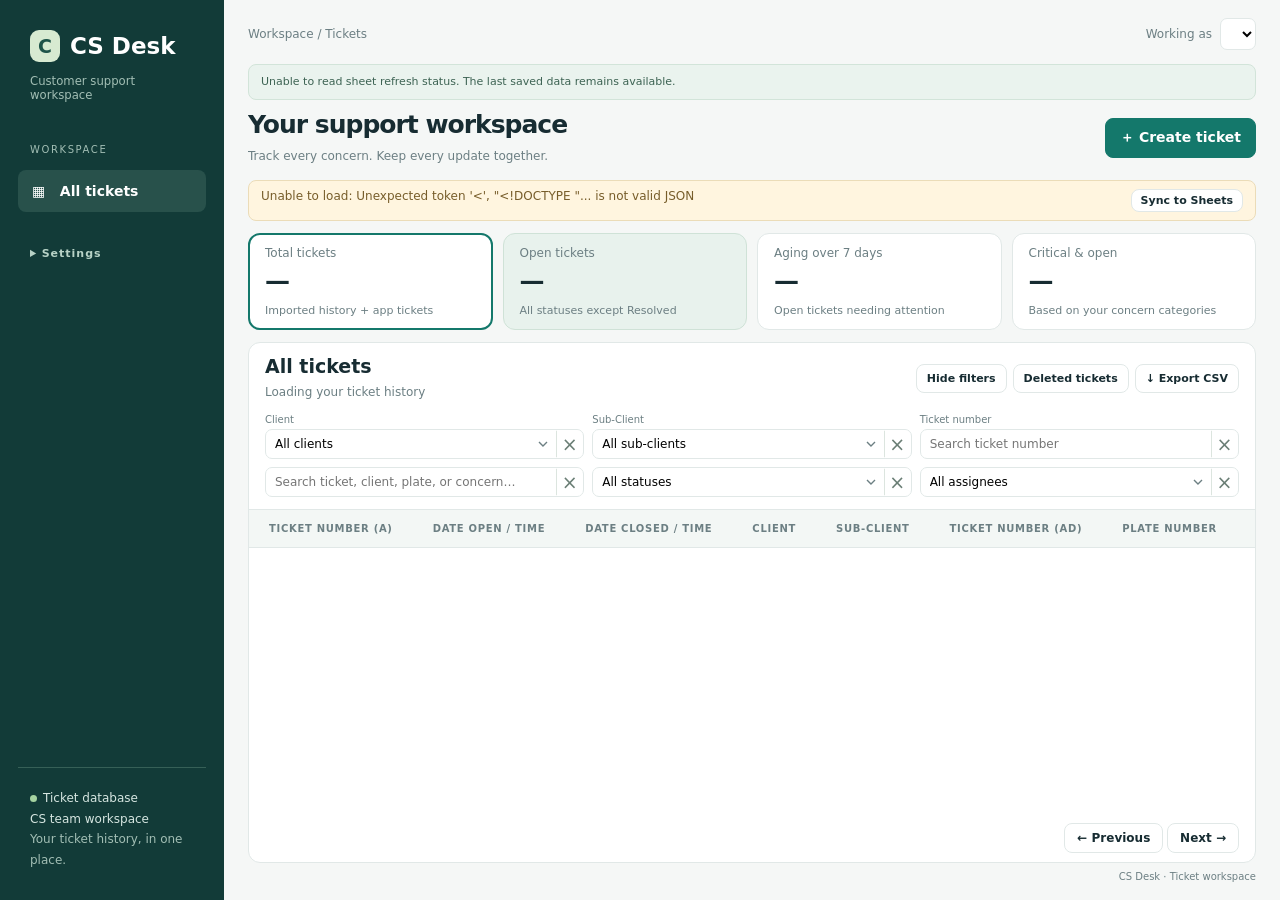
==== commit 50f3b661: "Add ticket editing, recoverable deletion and close/CS/creator columns" ====
--- a/index.html
+++ b/index.html
@@ -7,7 +7,7 @@
 <div class="lookup-hint" id="incoming-status" role="status">Checking Google Sheets refresh status…</div><button id="review-conflicts" hidden style="margin-bottom:18px">Review sheet conflicts</button><div id="ticket-workspace"><div class="heading"><div><h1>Your support workspace</h1><p>Track every concern. Keep every update together.</p></div><button class="primary" id="new">＋ Create ticket</button></div>
 <div class="banner"><span id="syncstatus">Loading database…</span><button id="sync" style="font-size:11px;padding:4px 9px">Sync to Sheets</button></div>
 <section class="cards" aria-label="Ticket overview"><div class="card" role="button" tabindex="0" data-view="all" aria-pressed="true"><div class="label">Total tickets</div><strong id="total">—</strong><small>Imported history + app tickets</small></div><div class="card emphasis" role="button" tabindex="0" data-view="open" aria-pressed="false"><div class="label">Open tickets</div><strong id="open">—</strong><small>All statuses except Resolved</small></div><div class="card" role="button" tabindex="0" data-view="aged" aria-pressed="false"><div class="label">Aging over 7 days</div><strong id="aged">—</strong><small>Open tickets needing attention</small></div><div class="card" role="button" tabindex="0" data-view="critical" aria-pressed="false"><div class="label">Critical & open</div><strong id="critical">—</strong><small>Based on your concern categories</small></div></section>
-<section class="panel"><div class="panelhead"><div><h2 id="viewtitle">All tickets</h2><p id="resultcount">Loading your ticket history</p></div><div class="table-actions"><button id="toggle-ticket-filters" aria-expanded="true" aria-controls="ticket-filters">Hide filters</button><button id="export">↓ Export CSV</button></div></div><div class="filters filterbar" id="ticket-filters"><label>Client<select id="ticket-client" aria-label="Filter tickets by Client"><option value="">All clients</option></select></label><label>Sub-Client<select id="ticket-subclient" aria-label="Filter tickets by Sub-Client"><option value="">All sub-clients</option></select></label><label>Ticket number<input id="ticket-number" aria-label="Ticket number" placeholder="Search ticket number"></label><input id="search" placeholder="Search ticket, client, plate, or concern…" aria-label="Search tickets"><select id="status" aria-label="Filter by status"><option value="">All statuses</option></select><select id="owner" aria-label="Filter by assignee"><option value="">All assignees</option></select></div><div class="tablewrap" id="ticket-tablewrap" tabindex="0" role="region" aria-label="Scrollable tickets table"><table><thead><tr><th>Ticket number (A)</th><th>Date open / time</th><th>Client</th><th>Sub-client</th><th>Ticket number (AD)</th><th>Plate number</th><th>Detailed concern</th><th>Assigned to</th><th>Aging days</th><th>Ticket Status2</th><th>Internal / External Concerns</th><th>Severity</th></tr></thead><tbody id="rows"></tbody></table></div><div class="pagination"><span id="pageinfo"></span><div><button id="prev">← Previous</button> <button id="next">Next →</button></div></div></section><div class="bottomnote"><span id="importinfo"></span><span>CS Desk · Ticket workspace</span></div></div><section id="validation-workspace" hidden>
+<section class="panel"><div class="panelhead"><div><h2 id="viewtitle">All tickets</h2><p id="resultcount">Loading your ticket history</p></div><div class="table-actions"><button id="toggle-ticket-filters" aria-expanded="true" aria-controls="ticket-filters">Hide filters</button><button data-view="deleted">Deleted tickets</button><button id="export">↓ Export CSV</button></div></div><div class="filters filterbar" id="ticket-filters"><label>Client<select id="ticket-client" aria-label="Filter tickets by Client"><option value="">All clients</option></select></label><label>Sub-Client<select id="ticket-subclient" aria-label="Filter tickets by Sub-Client"><option value="">All sub-clients</option></select></label><label>Ticket number<input id="ticket-number" aria-label="Ticket number" placeholder="Search ticket number"></label><input id="search" placeholder="Search ticket, client, plate, or concern…" aria-label="Search tickets"><select id="status" aria-label="Filter by status"><option value="">All statuses</option></select><select id="owner" aria-label="Filter by assignee"><option value="">All assignees</option></select></div><div class="tablewrap" id="ticket-tablewrap" tabindex="0" role="region" aria-label="Scrollable tickets table"><table><thead><tr><th>Ticket number (A)</th><th>Date open / time</th><th>Date closed / time</th><th>Client</th><th>Sub-client</th><th>Ticket number (AD)</th><th>Plate number</th><th>Detailed concern</th><th>Assigned to</th><th>CS</th><th>Ticket created by</th><th>Aging days</th><th>Ticket Status2</th><th>Internal / External Concerns</th><th>Severity</th></tr></thead><tbody id="rows"></tbody></table></div><div class="pagination"><span id="pageinfo"></span><div><button id="prev">← Previous</button> <button id="next">Next →</button></div></div></section><div class="bottomnote"><span id="importinfo"></span><span>CS Desk · Ticket workspace</span></div></div><section id="validation-workspace" hidden>
 <div class="heading"><div><h1 id="validation-title">CS Data Validation</h1><p id="validation-subtitle"></p></div><button class="primary" id="lookup-add">+ Add record</button></div>
 <details class="validation-notes"><summary>Lookup rules and data-quality notes</summary><div class="lookup-hint" id="lookup-help"></div><div class="lookup-hint lookup-warning" id="lookup-warning" hidden></div></details>
 <div class="lookup-tabs" id="lookup-tabs"><button data-kind="clients" class="active">Clients</button><button data-kind="categories">Concern mappings</button><button data-kind="staff">Assignees & departments</button><button data-kind="statuses">Statuses</button></div>
@@ -23,10 +23,10 @@
 const staff=()=>[...new Set(config.staff.map(s=>s.name))];
 async function api(path,body){const res=await fetch(path,body?{method:'POST',headers:{'Content-Type':'application/json','X-CS-Token':config.token},body:JSON.stringify(body)}:{});const result=await res.json();if(res.status===401){location.replace('/');throw Error('Please sign in again.');}if(!res.ok)throw Error(result.error||'Request failed');return result;}
 function toast(text){$('toast').textContent=text;$('toast').style.display='block';setTimeout(()=>$('toast').style.display='none',4500);}
-async function refresh(){const sequence=++request;const q=new URLSearchParams({q:$('search').value,status:$('status').value,owner:$('owner').value,client:$('ticket-client').value,subclient:$('ticket-subclient').value,ticket:$('ticket-number').value,view,page});try{const data=await api('/api/tickets?'+q);if(sequence!==request)return;count=data.count;fillFilterOptions('ticket-client',data.filterOptions.clients,'All clients');fillFilterOptions('ticket-subclient',data.filterOptions.subclients,'All sub-clients');for(const k of ['total','open','aged','critical'])$(k).textContent=data.stats[k].toLocaleString();$('resultcount').textContent=`${count.toLocaleString()} tickets in this view`;$('syncstatus').textContent=config.syncConfigured?`${data.stats.queued.toLocaleString()} records awaiting Google Sheets sync. Database saves are immediate.`:'Saved in the database · Google Sheets sync needs setup';$('sync').disabled=!config.syncConfigured||syncing;$('pageinfo').textContent=count?`${(page-1)*40+1}–${Math.min(page*40,count)} of ${count.toLocaleString()}`:'No matching tickets';$('prev').disabled=page===1;$('next').disabled=page*40>=count;$('rows').innerHTML=data.tickets.map(t=>`<tr data-ticket-row="${esc(t.id)}" tabindex="0" aria-label="View ticket ${esc(t.id)}"><td><button class="ticketlink" data-id="${esc(t.id)}">${esc(t.id)}</button></td><td class="timestamp-cell">${ticketTimestamp(t.opened,t.openTime)}</td><td class="client">${esc(t.client||'—')}</td><td>${esc(t.subClient||'—')}</td><td>${esc(t.parentTicket2||'—')}</td><td>${esc(t.plate||'—')}</td><td class="client">${esc(t.detailedConcern||'—')}</td><td>${esc(t.assigned||'Unassigned')}</td><td class="aging ${t.status!=='Resolved'&&t.aging>7?'late':''}">${t.aging===null?'—':esc(t.aging)}</td><td><span class="pill ${t.status2==='Resolved'?'closed':'open'}">${esc(t.status2||'—')}</span></td><td>${esc(t.direction||'—')}</td><td><span class="pill ${t.severity==='Critical'?'critical':''}">${esc(t.severity||'—')}</span></td></tr>`).join('')||'<tr><td class="empty" colspan="12">No matching tickets. Try a different search or filter.</td></tr>' ;}catch(e){toast(e.message);}}
+async function refresh(){const sequence=++request;const q=new URLSearchParams({q:$('search').value,status:$('status').value,owner:$('owner').value,client:$('ticket-client').value,subclient:$('ticket-subclient').value,ticket:$('ticket-number').value,view,page});try{const data=await api('/api/tickets?'+q);if(sequence!==request)return;count=data.count;fillFilterOptions('ticket-client',data.filterOptions.clients,'All clients');fillFilterOptions('ticket-subclient',data.filterOptions.subclients,'All sub-clients');for(const k of ['total','open','aged','critical'])$(k).textContent=data.stats[k].toLocaleString();$('resultcount').textContent=`${count.toLocaleString()} tickets in this view`;$('syncstatus').textContent=config.syncConfigured?`${data.stats.queued.toLocaleString()} records awaiting Google Sheets sync. Database saves are immediate.`:'Saved in the database · Google Sheets sync needs setup';$('sync').disabled=!config.syncConfigured||syncing;$('pageinfo').textContent=count?`${(page-1)*40+1}–${Math.min(page*40,count)} of ${count.toLocaleString()}`:'No matching tickets';$('prev').disabled=page===1;$('next').disabled=page*40>=count;$('rows').innerHTML=data.tickets.map(t=>`<tr data-ticket-row="${esc(t.id)}" tabindex="0" aria-label="View ticket ${esc(t.id)}"><td><button class="ticketlink" data-id="${esc(t.id)}">${esc(t.id)}</button></td><td class="timestamp-cell">${ticketTimestamp(t.opened,t.openTime)}</td><td class="timestamp-cell">${ticketTimestamp(t.closed,t.closeTime)}</td><td class="client">${esc(t.client||'—')}</td><td>${esc(t.subClient||'—')}</td><td>${esc(t.parentTicket2||'—')}</td><td>${esc(t.plate||'—')}</td><td class="client">${esc(t.detailedConcern||'—')}</td><td>${esc(t.assigned||'Unassigned')}</td><td>${esc(t.cs||'—')}</td><td>${esc(t.createdBy||'—')}</td><td class="aging ${t.status!=='Resolved'&&t.aging>7?'late':''}">${t.aging===null?'—':esc(t.aging)}</td><td><span class="pill ${t.status2==='Resolved'?'closed':'open'}">${esc(t.status2||'—')}</span></td><td>${esc(t.direction||'—')}</td><td><span class="pill ${t.severity==='Critical'?'critical':''}">${esc(t.severity||'—')}</span></td></tr>`).join('')||'<tr><td class="empty" colspan="15">No matching tickets. Try a different search or filter.</td></tr>' ;}catch(e){toast(e.message);}}
 function fillAuto(){const f=$('createform'),client=lookupFind(config.clients,f.elements.client.value),cat=lookupFind(config.categories,f.elements.category.value),person=lookupFind(config.staff,f.elements.assigned.value);const values={subClient:client?.parent,clientCategory:client?.category,clientCode:client?.code,keyAccount:client?.keyAccount,masterParent:client?.masterParent,concern:cat?.concern,severity:cat?.severity,general:cat?.general,detailedConcern:cat?.detail,department:person?.department};for(const [key,value] of Object.entries(values))$('auto-'+key).value=value||'';$('autofill').textContent=client?'Client matched. D, E and Z are filled from CS Data Validation.':'Choose an existing client to fill D, E and Z automatically.';const duplicate=config.clients.filter(c=>lookupNorm(c.name)===lookupNorm(f.elements.client.value)).length;if(duplicate>1)$('autofill').textContent+=' Multiple source rows use this name; the first matching row is used.';}
-async function openTicket(id){try{current=await api('/api/ticket?'+new URLSearchParams({id}));const t=current;$('detailid').textContent=t.id;$('detailclient').textContent=t.client+' · '+(t.clientCategory||'');$('detailbody').innerHTML=`<div class="derived">${t.synced?'Synced to Google Sheets':'Saved in database · awaiting Google Sheets sync'} · Version ${t.version}</div><div class="detailgrid">${config.ticketFields.map((key,i)=>[config.ticketHeaders[i],t[key]===null?'—':t[key]??'']).map(([k,v])=>`<div><span>${esc(k)}</span>${esc(v)}</div>`).join('')}</div><div class="description">${esc(t.details||'No details recorded.')}</div><form id="updateform" style="margin-top:22px"><div class="formgrid"><label class="field">Status<select name="status">${options(config.statuses)}</select></label><label class="field">Assigned to<select name="assigned">${options([...new Set([...staff(),t.assigned].filter(Boolean))])}</select></label><label class="field full">Add an update<textarea name="note" maxlength="10000" placeholder="Record progress, actions taken, or the resolution…"></textarea></label></div><div class="error" id="updateerror" role="alert"></div><div class="actions"><button class="primary" type="submit">Save update</button></div></form><div class="timeline"><h2>Activity</h2>${t.events.map(e=>`<div class="event"><small>${esc(e.actor)} · ${esc(new Date(e.at).toLocaleString())} · ${esc(e.kind)}</small><div>${esc(e.body)}</div></div>`).join('')}${t.latestNotes&&!t.events.some(e=>e.kind==='note'||e.kind==='imported note')?`<div class="event"><small>Latest note imported from Google Sheets</small><div>${esc(t.latestNotes)}</div></div>`:''}<div class="event"><small>Imported ticket context</small><div>${t.sourceRow?'Original sheet row '+esc(t.sourceRow):'Created in this app'}. Earlier note history is unavailable from the original latest-note field.</div></div></div>`;const form=$('updateform');form.elements.status.value=t.status;form.elements.assigned.value=t.assigned;form.onsubmit=async e=>{e.preventDefault();const button=form.querySelector('button');button.disabled=true;try{await api('/api/ticket',{...Object.fromEntries(new FormData(form)),id:t.id,version:t.version,actor:$('actor').value});toast('Update saved to database');await openTicket(t.id);refresh();}catch(error){$('updateerror').textContent=error.message;}finally{button.disabled=false;}};if(!$('detail').open)$('detail').showModal();}catch(e){toast(e.message);}}
-document.addEventListener('click',e=>{const close=e.target.closest('[data-close]');if(close)$(close.dataset.close).close();const ticket=e.target.closest('[data-id],[data-ticket-row]');if(ticket)openTicket(ticket.dataset.id||ticket.dataset.ticketRow);const nav=e.target.closest('[data-view]');if(nav){showWorkspace('tickets');view=nav.dataset.view;page=1;for(const id of ['search','status','owner','ticket-client','ticket-subclient','ticket-number'])$(id).value='';document.querySelectorAll('.card[data-view]').forEach(c=>c.setAttribute('aria-pressed',String(c.dataset.view===view)));document.querySelectorAll('.nav').forEach(n=>n.classList.toggle('active',n===nav));$('viewtitle').textContent={all:'All tickets',open:'Open tickets',aged:'Aging over 7 days',critical:'Critical & open'}[view];refresh();}});
+async function openTicket(id){try{current=await api('/api/ticket?'+new URLSearchParams({id}));const t=current;$('detailid').textContent=t.id;$('detailclient').textContent=t.client+' · '+(t.clientCategory||'');$('detailbody').innerHTML=`<div class="derived">${t.synced?'Synced to Google Sheets':'Saved in database · awaiting Google Sheets sync'} · Version ${t.version}</div><div class="detailgrid">${config.ticketFields.map((key,i)=>[config.ticketHeaders[i],t[key]===null?'—':t[key]??'']).map(([k,v])=>`<div><span>${esc(k)}</span>${esc(v)}</div>`).join('')}</div><div class="description">${esc(t.details||'No details recorded.')}</div><form id="updateform" style="margin-top:22px"><div class="formgrid"><label class="field">Status<select name="status">${options(config.statuses)}</select></label><label class="field">Assigned to<select name="assigned">${options([...new Set([...staff(),t.assigned].filter(Boolean))])}</select></label><label class="field full">Add an update<textarea name="note" maxlength="10000" placeholder="Record progress, actions taken, or the resolution…"></textarea></label></div><div class="error" id="updateerror" role="alert"></div><div class="actions"><button class="primary" type="submit">Save update</button></div></form><div class="timeline"><h2>Activity</h2>${t.events.map(e=>`<div class="event"><small>${esc(e.actor)} · ${esc(new Date(e.at).toLocaleString())} · ${esc(e.kind)}</small><div>${esc(e.body)}</div></div>`).join('')}${t.latestNotes&&!t.events.some(e=>e.kind==='note'||e.kind==='imported note')?`<div class="event"><small>Latest note imported from Google Sheets</small><div>${esc(t.latestNotes)}</div></div>`:''}<div class="event"><small>Imported ticket context</small><div>${t.sourceRow?'Original sheet row '+esc(t.sourceRow):'Created in this app'}. Earlier note history is unavailable from the original latest-note field.</div></div></div>`;attachTicketModifiers(t);const form=$('updateform');form.hidden=t.deleted;form.elements.status.value=t.status;form.elements.assigned.value=t.assigned;form.onsubmit=async e=>{e.preventDefault();const button=form.querySelector('button');button.disabled=true;try{await api('/api/ticket',{...Object.fromEntries(new FormData(form)),id:t.id,version:t.version,actor:$('actor').value});toast('Update saved to database');await openTicket(t.id);refresh();}catch(error){$('updateerror').textContent=error.message;}finally{button.disabled=false;}};if(!$('detail').open)$('detail').showModal();}catch(e){toast(e.message);}}
+document.addEventListener('click',e=>{const close=e.target.closest('[data-close]');if(close)$(close.dataset.close).close();const ticket=e.target.closest('[data-id],[data-ticket-row]');if(ticket)openTicket(ticket.dataset.id||ticket.dataset.ticketRow);const nav=e.target.closest('[data-view]');if(nav){showWorkspace('tickets');view=nav.dataset.view;page=1;for(const id of ['search','status','owner','ticket-client','ticket-subclient','ticket-number'])$(id).value='';document.querySelectorAll('.card[data-view]').forEach(c=>c.setAttribute('aria-pressed',String(c.dataset.view===view)));document.querySelectorAll('.nav').forEach(n=>n.classList.toggle('active',n===nav));$('viewtitle').textContent={all:'All tickets',open:'Open tickets',aged:'Aging over 7 days',critical:'Critical & open',deleted:'Deleted tickets'}[view];refresh();}});
 $('new').onclick=()=>{$('createform').reset();$('createerror').textContent='';fillAuto();$('create').showModal();};$('createform').addEventListener('input',fillAuto);$('createform').addEventListener('change',fillAuto);
 document.addEventListener('keydown',e=>{if((e.key==='Enter'||e.key===' ')&&e.target.matches('[data-ticket-row],.card[data-view]')){e.preventDefault();e.target.click();}});
 $('createform').onsubmit=async e=>{e.preventDefault();const button=e.target.querySelector('[type=submit]');button.disabled=true;try{const t=await api('/api/ticket',{...Object.fromEntries(new FormData(e.target)),actor:$('actor').value});$('create').close();toast('Ticket created and saved to database');page=1;await refresh();openTicket(t.id);}catch(error){$('createerror').textContent=error.message;}finally{button.disabled=false;}};
@@ -34,4 +34,39 @@
 $('export').onclick=async()=>{try{const res=await fetch('/api/export');if(!res.ok)throw Error('Export failed');const url=URL.createObjectURL(await res.blob());const a=document.createElement('a');a.href=url;a.download='cs-tickets.csv';a.click();setTimeout(()=>URL.revokeObjectURL(url),1000);}catch(e){toast(e.message);}};
 $('sync').onclick=async()=>{syncing=true;$('sync').disabled=true;let total=0;try{let r;do{r=await api('/api/sync',{});total+=r.sent;$('syncstatus').textContent=`Synced ${total.toLocaleString()} records; ${r.remaining.toLocaleString()} remaining…`;}while(r.remaining>0);toast('Google Sheets is up to date');}catch(e){toast(e.message);}finally{syncing=false;refresh();}};
 (async()=>{try{config=await api('/api/config');$('actor').innerHTML=options(config.currentUser?[config.currentUser]:staff(),'Choose operator');const saved=config.currentUser||localStorage.getItem('cs-operator');if(config.currentUser||staff().includes(saved))$('actor').value=saved;if(config.currentUser){$('actor').disabled=true;const b=document.createElement('button');b.id='staff-logout';b.textContent='Sign out';b.onclick=async()=>{await fetch('/auth/logout',{method:'POST'});location.replace('/');};$('actor').parentElement.appendChild(b);}$('status').innerHTML=options(config.statuses,'All statuses');$('owner').innerHTML=options(staff(),'All assignees');$('clients').innerHTML=options([...new Set(config.clients.map(c=>c.name))]);const form=$('createform');for(const [key,values] of Object.entries({category:config.categories.map(c=>c.name),source:config.sources,direction:config.directions,assigned:staff()}))form.elements[key].innerHTML=options([...new Set(values)],'Select…');$('importinfo').textContent=`${config.importedCount.toLocaleString()} tickets imported · ${new Date(config.importedAt).toLocaleString()}`;await refresh();}catch(e){$('syncstatus').textContent='Unable to load: '+e.message;}})();
+function attachTicketModifiers(t){
+ const bar=document.createElement('div');bar.className='actions';bar.style.marginBottom='18px';
+ bar.innerHTML=t.deleted?'<span>Deleted ticket</span><button id="restore-ticket">Restore ticket</button>':'<button id="edit-ticket">Edit</button><button id="delete-ticket" style="color:#a32929">Delete</button>';
+ $('detailbody').prepend(bar);
+ const perform=async(action)=>{try{await api('/api/ticket/modify',{id:t.id,version:t.version,actor:$('actor').value,action});$('detail').close();toast(action==='delete'?'Ticket moved to Deleted tickets':'Ticket restored');await refresh();}catch(e){toast(e.message);}};
+ if(t.deleted){$('restore-ticket').onclick=()=>perform('restore');return;}
+ $('delete-ticket').onclick=()=>{bar.innerHTML='<span>Move this ticket to Deleted tickets? You can restore it later.</span><button id="confirm-ticket-delete">Delete ticket</button><button id="cancel-ticket-delete">Cancel</button>';$('confirm-ticket-delete').onclick=()=>perform('delete');$('cancel-ticket-delete').onclick=()=>openTicket(t.id);};
+ $('edit-ticket').onclick=()=>{
+  const selectValues={client:config.clients.map(x=>x.name),category:config.categories.map(x=>x.name),assigned:staff(),cs:staff(),status:config.statuses,source:config.sources,direction:config.directions};
+  const form=document.createElement('form');form.id='ticket-edit-form';
+  form.innerHTML='<p>Validation and calculated fields are read-only. Change the client, detailed category, or assignee to update linked values. Ticket Number (A) is the permanent record ID.</p><div class="formgrid">'+config.ticketFields.map((key,i)=>{
+   const value=t[key]??'', label=esc(config.ticketHeaders[i]);
+   if(!config.editableFields.includes(key))return `<label class="field">${label}<input data-derived="${esc(key)}" value="${esc(value)}" readonly style="background:#edf5f2"></label>`;
+   let input;
+   if(selectValues[key])input=`<select name="${key}">${options([...new Set([value,...selectValues[key]])])}</select>`;
+   else if(['details','latestNotes'].includes(key))input=`<textarea name="${key}" maxlength="10000">${esc(value)}</textarea>`;
+   else input=`<input name="${key}" type="${['opened','responded','closed'].includes(key)?'date':'text'}" value="${esc(value)}" maxlength="10000">`;
+   return `<label class="field ${['details','latestNotes'].includes(key)?'full':''}">${label}${input}</label>`;
+  }).join('')+'</div><div class="error" id="ticket-edit-error" role="alert"></div><div class="actions"><button type="button" id="cancel-ticket-edit">Cancel</button><button class="primary" type="submit">Save changes</button></div>';
+  $('detailbody').replaceChildren(form);
+  for(const key of Object.keys(selectValues))form.elements[key].value=t[key]||'';
+  form.onchange=()=>{
+   const c=lookupFind(config.clients,form.elements.client.value),cat=lookupFind(config.categories,form.elements.category.value),a=lookupFind(config.staff,form.elements.assigned.value);
+   const values={subClient:c?.parent,clientCategory:c?.category,clientCode:c?.code,masterlistCheck:c?.masterParent,keyAccount:c?.keyAccount,concern:cat?.concern,severity:cat?.severity,general:cat?.general,detailedConcern:cat?.detail,department:a?.department};
+   for(const [k,v] of Object.entries(values)){const el=form.querySelector(`[data-derived="${k}"]`);if(el&&v!==undefined)el.value=v;}
+  };
+  $('cancel-ticket-edit').onclick=()=>openTicket(t.id);
+  form.onsubmit=async e=>{e.preventDefault();const button=form.querySelector('[type=submit]');button.disabled=true;try{
+   const changes=Object.fromEntries([...new FormData(form)].filter(([k,v])=>v!==String(t[k]??'')));
+   if(!Object.keys(changes).length)throw Error('No changes to save.');
+   await api('/api/ticket/modify',{id:t.id,version:t.version,action:'edit',changes,actor:$('actor').value});toast('Ticket changes saved');await openTicket(t.id);refresh();
+  }catch(e){$('ticket-edit-error').textContent=e.message;}finally{button.disabled=false;}};
+ };
+}
+
 </script><script src="/validation-ui.js"></script></body></html>
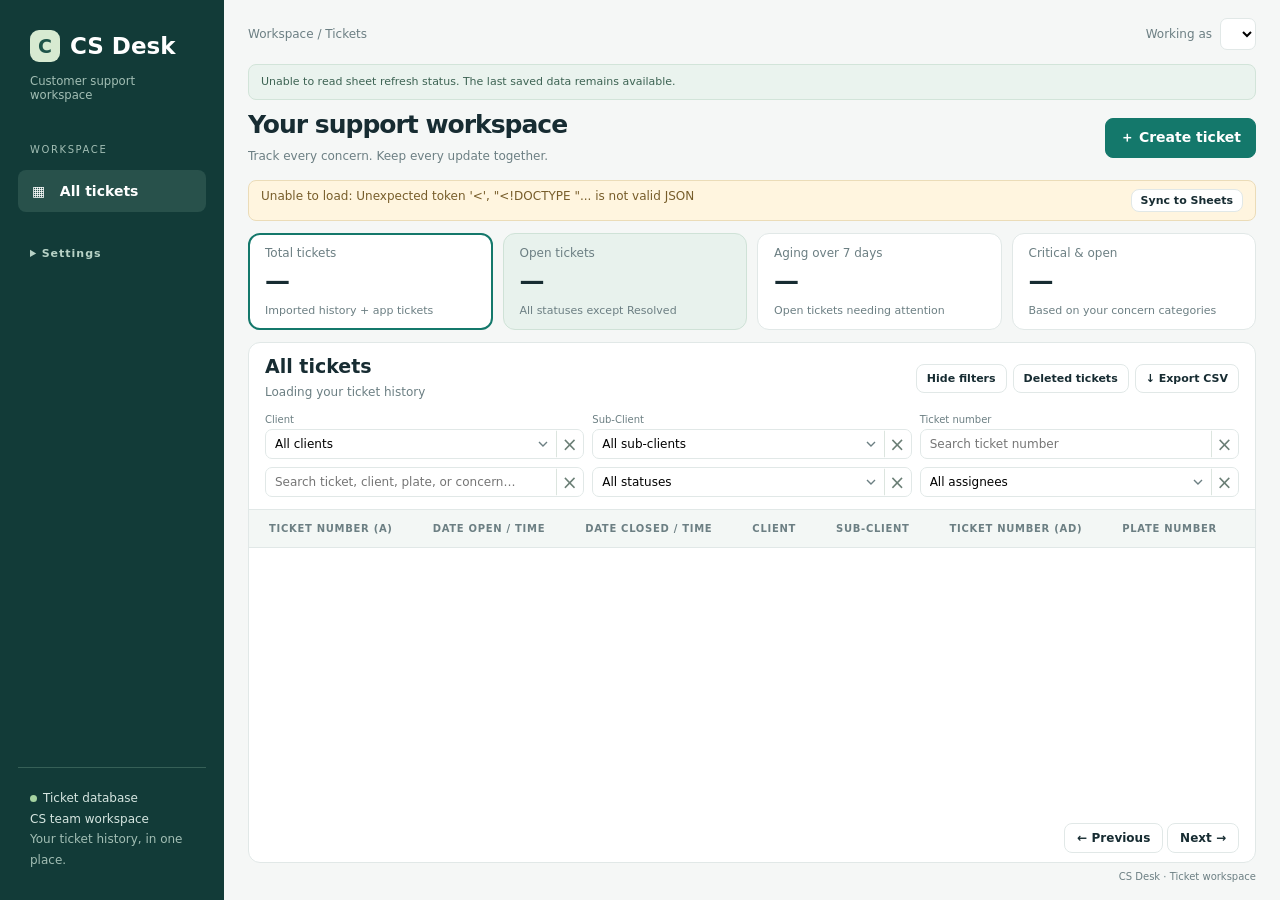
==== commit 95dabbec: "Add administrator-managed users and hosted workbook imports with ID reconciliation" ====
--- a/index.html
+++ b/index.html
@@ -2,7 +2,7 @@
 <style>
 :root{--ink:#172c32;--muted:#6c7f83;--line:#e1e8e7;--accent:#14786b;--pale:#edf5f2;--bg:#f5f7f6}*{box-sizing:border-box}body{margin:0;background:var(--bg);color:var(--ink);font:14px system-ui,-apple-system,Segoe UI,sans-serif}button,input,select,textarea{font:inherit}button,a,input,select,textarea{outline-offset:3px}button{cursor:pointer;border:1px solid var(--line);background:white;color:var(--ink);border-radius:8px;padding:10px 14px;font-weight:600}button:hover{background:#eef4f2}button:disabled{opacity:.5;cursor:default}.primary{background:var(--accent);color:white;border-color:var(--accent)}.primary:hover{background:#0c6156}.shell{display:grid;grid-template-columns:224px 1fr;min-height:100vh}.sidebar{padding:30px 18px;background:#123b38;color:#d6e6e1;display:flex;flex-direction:column;position:sticky;top:0;height:100vh}.brand{display:flex;align-items:center;gap:10px;font-size:23px;font-weight:750;color:white;padding:0 12px}.mark{background:#d7ead1;color:#1e5449;border-radius:9px;padding:5px 8px;font-size:19px}.sidebar small{display:block;margin:12px 12px 42px;color:#a2beb4}.navlabel{font-size:10px;letter-spacing:1.6px;margin:0 12px 12px;color:#a2beb4}.nav{border:0;background:none;color:#d6e6e1;text-align:left;margin:3px 0;padding:13px 14px;display:flex;gap:12px}.nav.active,.nav:hover{background:#28514b;color:white}.sidefoot{margin-top:auto;font-size:12px;line-height:1.7;border-top:1px solid #366057;padding:20px 12px 0}.dot{display:inline-block;width:7px;height:7px;background:#a5d3a1;border-radius:100%;margin-right:6px}main{padding:28px 40px;min-width:0;max-width:1800px}.topline{display:flex;justify-content:space-between;align-items:center;color:var(--muted);font-size:12px;margin-bottom:36px}.operator{display:flex;gap:8px;align-items:center}.operator select{max-width:190px;padding:7px;background:white;border:1px solid var(--line);border-radius:7px}.heading{display:flex;justify-content:space-between;gap:20px;align-items:center;margin-bottom:26px}h1{font-size:30px;letter-spacing:-1px;margin:0 0 8px;font-weight:700}p{color:var(--muted);line-height:1.6;margin:0}h2{font-size:19px;margin:0}.cards{display:grid;grid-template-columns:repeat(4,1fr);gap:16px;margin-bottom:26px}.card{border:1px solid var(--line);border-radius:12px;background:white;padding:20px}.card .label{font-size:12px;color:var(--muted)}.card strong{display:block;font-size:32px;letter-spacing:-1px;margin:12px 0 6px}.card small{color:var(--muted);font-size:11px}.card.emphasis{background:#e8f2ed;border-color:#cfe2d7}.panel{border:1px solid var(--line);border-radius:12px;background:white;overflow:hidden}.panelhead{padding:22px 24px 0;display:flex;justify-content:space-between;align-items:center}.panelhead p{font-size:12px;margin-top:6px}.filters{padding:20px 24px;display:flex;gap:10px}.filters input{flex:1;min-width:140px}.filters input,.filters select{padding:10px 12px;border:1px solid var(--line);border-radius:7px;background:#fff}.filters select{max-width:220px}.tablewrap{overflow:auto}table{border-collapse:collapse;width:100%;font-size:12px;white-space:nowrap}th{text-align:left;background:#f8faf9;color:var(--muted);font-size:10px;letter-spacing:.7px;text-transform:uppercase;padding:13px 20px;border-block:1px solid var(--line)}td{padding:15px 20px;border-bottom:1px solid #edf1ef;max-width:290px}td .secondary{display:block;color:var(--muted);font-size:11px;margin-top:5px;overflow:hidden;text-overflow:ellipsis;max-width:250px}td.client{white-space:normal;min-width:190px}.ticketlink{padding:0;border:0;background:none;color:var(--accent);font-size:12px}.pill{display:inline-block;padding:5px 8px;font-size:10px;border-radius:5px;background:#eef2f0;color:#526b60}.pill.open{background:#fff1d8;color:#8c6318}.pill.closed{background:#e7f2ed;color:#226c51}.pill.critical{background:#fce7e3;color:#a5473d}.aging{font-variant-numeric:tabular-nums}.aging.late{color:#b65c3e;font-weight:650}.pagination{padding:16px 24px;display:flex;align-items:center;justify-content:space-between;color:var(--muted);font-size:12px}.pagination button{font-size:12px;padding:7px 12px}.bottomnote{display:flex;justify-content:space-between;gap:20px;font-size:11px;color:var(--muted);margin-top:18px}.banner{background:#fff5df;border:1px solid #ebdcb8;padding:12px 16px;border-radius:8px;margin-bottom:22px;font-size:12px;color:#775d2a;display:flex;justify-content:space-between;gap:12px}.banner a{color:inherit}dialog{border:1px solid var(--line);border-radius:14px;padding:0;width:min(780px,94vw);max-height:92vh;color:var(--ink);box-shadow:0 25px 90px #173e3b33}dialog::backdrop{background:#102e3666;backdrop-filter:blur(2px)}.modalhead{padding:22px 28px;border-bottom:1px solid var(--line);display:flex;justify-content:space-between;align-items:center}.modalbody{padding:24px 28px}.modalhead button{border:0;padding:4px 8px;font-size:22px}.formgrid{display:grid;grid-template-columns:1fr 1fr;gap:18px}.full{grid-column:1/-1}label.field{display:flex;flex-direction:column;gap:7px;font-size:12px;font-weight:600}.field input,.field select,.field textarea{padding:11px;border:1px solid #cfdbd5;border-radius:7px;width:100%;background:white}.field textarea{resize:vertical;min-height:95px}.derived{padding:13px 15px;border-radius:8px;background:var(--pale);color:#42665a;font-size:12px;line-height:1.7}.actions{display:flex;justify-content:flex-end;gap:8px;margin-top:22px}.error{color:#b64231;font-size:12px;margin-top:12px}.detailgrid{display:grid;grid-template-columns:1fr 1fr;gap:18px;margin:20px 0}.detailgrid span{display:block;font-size:11px;color:var(--muted);margin-bottom:4px}.description{white-space:pre-wrap;line-height:1.6;background:#f6f8f7;padding:16px;border-radius:8px;font-size:13px}.timeline{margin-top:22px;border-top:1px solid var(--line);padding-top:20px}.event{border-left:2px solid #dae8df;padding:0 0 18px 15px;margin-top:10px}.event small{color:var(--muted);font-size:11px}.event div{margin-top:6px;white-space:pre-wrap;font-size:13px}.toast{position:fixed;bottom:25px;right:25px;background:#183f38;color:white;padding:14px 22px;border-radius:9px;z-index:20;display:none;max-width:420px}.empty{text-align:center;padding:45px;color:var(--muted)}@media(max-width:1050px){.shell{grid-template-columns:180px 1fr}main{padding:24px}.cards{gap:10px}.filters{flex-wrap:wrap}.sidebar{padding:25px 12px}}@media(max-width:700px){.shell{display:block}.sidebar{height:auto;position:static;padding:16px;display:flex;flex-direction:row;gap:8px;align-items:center;flex-wrap:wrap}.sidebar small,.navlabel,.sidefoot{display:none}.brand{font-size:18px;margin-right:auto}.nav{font-size:11px;padding:8px}.cards{grid-template-columns:1fr 1fr}main{padding:20px 14px}.topline{margin-bottom:24px}.heading{align-items:flex-start}h1{font-size:26px}.bottomnote{display:block}.formgrid{grid-template-columns:1fr}.full{grid-column:auto}.operator select{max-width:120px}}
 .card[role=button]{cursor:pointer}.card[aria-pressed=true]{outline:2px solid var(--accent);outline-offset:-2px}.card:focus-visible,[data-ticket-row]:focus-visible{outline:3px solid var(--accent);outline-offset:-3px}[data-ticket-row]{cursor:pointer}[data-ticket-row]:hover{background:#edf5f2}.detailgrid>div{overflow-wrap:anywhere;white-space:pre-wrap}</style><link rel="stylesheet" href="/validation.css"></head><body>
-<div class="shell"><aside class="sidebar"><div class="brand"><span class="mark">C</span>CS Desk</div><small>Customer support workspace</small><div class="navlabel">WORKSPACE</div><button class="nav active" data-view="all">▦ &nbsp; All tickets</button><details class="validation-menu"><summary>Settings</summary><div class="validation-links"><button class="nav validationnav" data-tab="cs">CS Data Validation</button><button class="nav validationnav" data-tab="concerns">Concern Category VALIDATION</button></div></details><div class="sidefoot"><span class="dot"></span>Ticket database<br>CS team workspace<br><span style="color:#a2beb4">Your ticket history, in one place.</span></div></aside>
+<div class="shell"><aside class="sidebar"><div class="brand"><span class="mark">C</span>CS Desk</div><small>Customer support workspace</small><div class="navlabel">WORKSPACE</div><button class="nav active" data-view="all">▦ &nbsp; All tickets</button><details class="validation-menu"><summary>Settings</summary><div class="validation-links"><button class="nav validationnav" id="users-nav">Users &amp; User Access</button><button class="nav validationnav" data-tab="cs">CS Data Validation</button><button class="nav validationnav" data-tab="concerns">Concern Category VALIDATION</button></div></details><div class="sidefoot"><span class="dot"></span>Ticket database<br>CS team workspace<br><span style="color:#a2beb4">Your ticket history, in one place.</span></div></aside>
 <main><div class="topline"><span id="breadcrumb">Workspace / Tickets</span><div class="operator"><label for="actor">Working as</label><select id="actor" aria-label="CS operator"></select></div></div>
 <div class="lookup-hint" id="incoming-status" role="status">Checking Google Sheets refresh status…</div><button id="review-conflicts" hidden style="margin-bottom:18px">Review sheet conflicts</button><div id="ticket-workspace"><div class="heading"><div><h1>Your support workspace</h1><p>Track every concern. Keep every update together.</p></div><button class="primary" id="new">＋ Create ticket</button></div>
 <div class="banner"><span id="syncstatus">Loading database…</span><button id="sync" style="font-size:11px;padding:4px 9px">Sync to Sheets</button></div>
@@ -13,7 +13,7 @@
 <div class="lookup-tabs" id="lookup-tabs"><button data-kind="clients" class="active">Clients</button><button data-kind="categories">Concern mappings</button><button data-kind="staff">Assignees & departments</button><button data-kind="statuses">Statuses</button></div>
 <section class="panel"><div class="panelhead"><div><h2 id="lookup-listtitle"></h2><p id="lookup-count"></p></div><button id="toggle-lookup-filters" aria-expanded="true" aria-controls="lookup-filters">Hide filters</button></div><div class="filters lookup-tools filterbar" id="lookup-filters"><label class="client-only-filter">Client<select id="lookup-client" aria-label="Filter Clients table by Client"><option value="">All clients</option></select></label><label class="client-only-filter">Sub-Client<select id="lookup-subclient" aria-label="Filter Clients table by Sub-Client"><option value="">All sub-clients</option></select></label><label class="client-only-filter">Ticket number<input id="lookup-ticket" aria-label="Filter Clients table by ticket A or AD" placeholder="Find client by ticket…"></label><input id="lookup-search" placeholder="Search validation records…" aria-label="Search validation records"><select id="lookup-select" aria-label="Other validation lists"><option value="">Other lists…</option><option value="sources">Ticket sources</option><option value="directions">Inbound / Outbound</option><option value="severities">Severity options</option><option value="clientCategories">Client categories</option><option value="sla">SLA labels</option><option value="alerts">Alert levels</option><option value="actions">Follow-up actions</option><option value="designations">Designations</option></select></div><div class="tablewrap" id="lookup-tablewrap" tabindex="0" role="region" aria-label="Scrollable Clients table"><table class="lookup-table"><thead id="lookup-head"></thead><tbody id="lookup-rows"></tbody></table></div><div class="pagination" id="lookup-pages"><span id="lookup-pageinfo"></span><div><button id="lookup-prev">← Previous</button> <button id="lookup-next">Next →</button></div></div></section>
 <div class="lookup-grid" id="lookup-groups" style="margin-top:18px" hidden></div><p class="lookup-legend">Imported from your workbook · Editable app database · Original Google Sheets validation tabs are unchanged</p>
-</section></main></div>
+</section><section id="users-workspace" hidden><div class="heading"><div><h1>Users &amp; User Access</h1><p>Create staff accounts and manage access to CS Desk.</p></div></div><div id="users-content"></div></section></main></div>
 <dialog id="create"><div class="modalhead"><div><h2>Create a ticket</h2><p style="font-size:12px;margin-top:5px">Client and concern details fill automatically.</p></div><button type="button" data-close="create" aria-label="Close">×</button></div><form id="createform" class="modalbody"><div class="formgrid"><label class="field full">Client<input name="client" list="clients" placeholder="Start typing a client name" required autocomplete="off"></label><datalist id="clients"></datalist><label class="field full">Concern group · optional filter<select name="group"><option value="">All concern groups</option></select></label><label class="field full">Detailed concern<select name="category" required></select></label><div class="derived full" id="autofill">Select a client and concern to see their linked details.</div><details class="auto-details" open><summary>Filled automatically from validation data</summary><div class="auto-fields"><label>D · Sub-Client<input id="auto-subClient" readonly aria-label="D · Sub-Client" placeholder="Filled automatically"></label><label>E · Client Category<input id="auto-clientCategory" readonly aria-label="E · Client Category" placeholder="Filled automatically"></label><label>Z · Client Code<input id="auto-clientCode" readonly aria-label="Z · Client Code" placeholder="Filled automatically"></label><label>J · Concern Category<input id="auto-concern" readonly aria-label="J · Concern Category" placeholder="Filled automatically"></label><label>V · Severity<input id="auto-severity" readonly aria-label="V · Severity" placeholder="Filled automatically"></label><label>X · General Concerns<input id="auto-general" readonly aria-label="X · General Concerns" placeholder="Filled automatically"></label><label>Y · Detailed Concern<input id="auto-detailedConcern" readonly aria-label="Y · Detailed Concern" placeholder="Filled automatically"></label><label>R · Concern Department<input id="auto-department" readonly aria-label="R · Concern Department" placeholder="Filled automatically"></label><label>AK · Mother/Hauler from Masterlist<input id="auto-masterParent" readonly aria-label="AK · Mother/Hauler from Masterlist" placeholder="Filled automatically"></label><label>AM · Key Account<input id="auto-keyAccount" readonly aria-label="AM · Key Account" placeholder="Filled automatically"></label></div></details><label class="field">Ticket source<select name="source" required></select></label><label class="field">Direction<select name="direction" required></select></label><label class="field">Assign to<select name="assigned" required></select></label><label class="field">Plate number <span style="font-weight:400">Optional</span><input name="plate" maxlength="100"></label><label class="field full">Concern details<textarea name="details" placeholder="Describe the concern and what the client needs…" maxlength="10000" required></textarea></label><label class="field full">Parent ticket ID · optional<input name="parentTicket" placeholder="Link an existing ticket"></label></div><div class="error" id="createerror" role="alert"></div><div class="actions"><button type="button" data-close="create">Cancel</button><button class="primary" type="submit">Create ticket</button></div></form></dialog>
 <dialog id="detail"><div class="modalhead"><div><h2 id="detailid"></h2><p id="detailclient" style="font-size:12px;margin-top:5px"></p></div><button data-close="detail" aria-label="Close">×</button></div><div class="modalbody" id="detailbody"></div></dialog><div class="toast" id="toast" role="status"></div>
 <dialog id="conflict-dialog"><div class="modalhead"><h2>Google Sheets conflicts</h2><button data-close="conflict-dialog" aria-label="Close conflicts">×</button></div><div class="modalbody"><p class="lookup-formnote">Both the sheet and app changed these fields. Choose the value to keep in the app. This does not overwrite the original Google Sheet.</p><div id="conflict-list"></div><div id="conflict-error" class="error"></div></div></dialog><dialog id="lookup-editor"><div class="modalhead"><h2 id="lookup-edit-title"></h2><button data-close="lookup-editor" aria-label="Close validation editor">×</button></div><form id="lookup-edit-form" class="modalbody"><p id="lookup-edit-note" class="lookup-formnote"></p><div class="formgrid" id="lookup-fields"></div><div class="error" id="lookup-edit-error" role="alert"></div><div class="actions"><button type="button" data-close="lookup-editor">Cancel</button><button id="lookup-save" class="primary" type="submit">Save validation</button></div><div class="lookup-history" id="lookup-history"></div></form></dialog><script>
@@ -69,4 +69,4 @@
  };
 }
 
-</script><script src="/validation-ui.js"></script></body></html>
+</script><script src="/validation-ui.js"></script><script src="/users-ui.js"></script></body></html>
